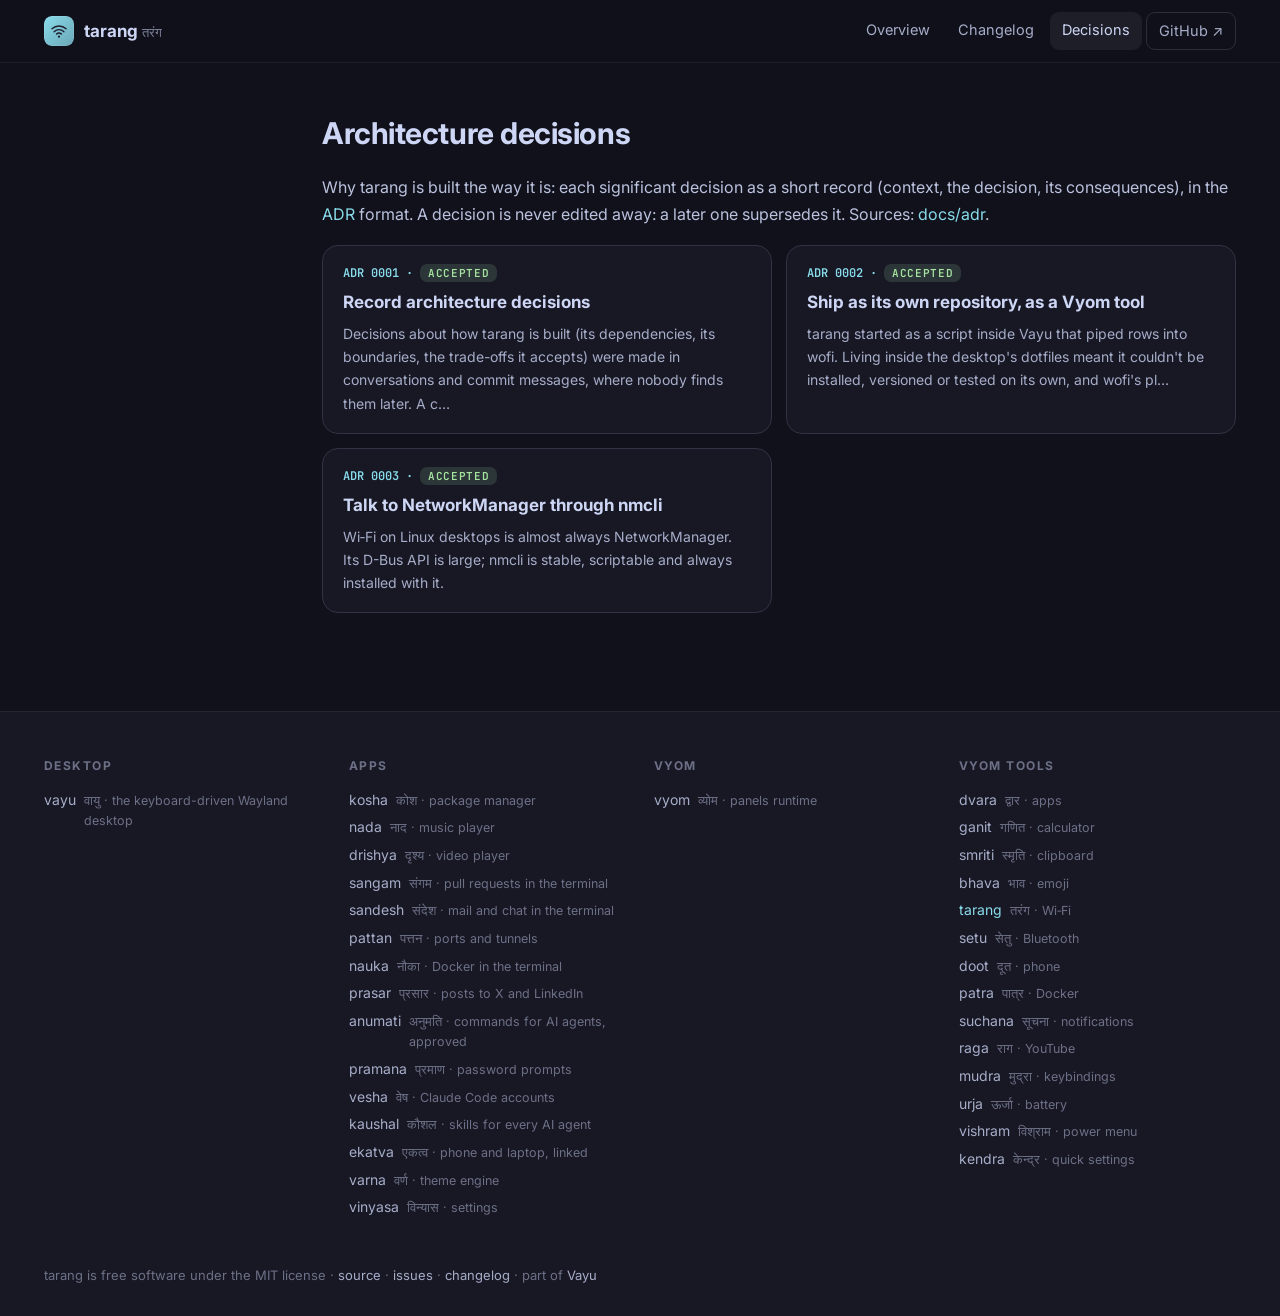
==== docs/adr/index.html @ 2f48bf15 "Site: add prasar and kaushal to the family Co-Authored-By: Claude Opus 5.5 <noreply@anthropic.com>" ====
<!doctype html>
<html lang="en">
<head>
<meta charset="utf-8">
<meta name="viewport" content="width=device-width, initial-scale=1">
<title>Decisions · tarang</title>
<meta name="description" content="Wi-Fi: networks with live signal, connect with the password typed inline, forget, rescan; and a hotspot tab (vayu-hotspot).">
<meta property="og:title" content="Decisions · tarang">
<meta property="og:description" content="Wi-Fi: networks with live signal, connect with the password typed inline, forget, rescan; and a hotspot tab (vayu-hotspot).">
<meta name="theme-color" content="#11111b">
<link rel="icon" href="../assets/logo.svg" type="image/svg+xml">
<link rel="preconnect" href="https://fonts.googleapis.com">
<link href="https://fonts.googleapis.com/css2?family=Inter:wght@400;500;600;700;800&family=JetBrains+Mono:wght@400;600&display=swap" rel="stylesheet">
<link rel="stylesheet" href="../assets/site.css">
<style>:root{--accent:#89dceb;--glow:#89dceb33}</style>
</head>
<body>
<header class="top"><div class="in">
<a class="brand" href="../index.html"><img src="../assets/logo.svg" alt=""><span>tarang <small>तरंग</small></span></a>
<nav><a href="../index.html" class="">Overview</a><a href="../changelog.html" class="">Changelog</a><a href="../adr/index.html" class="on hide">Decisions</a><a class="gh" href="https://github.com/Theyashsawarkar/tarang">GitHub ↗</a></nav></div></header>

<div class="wrap"><aside class="toc"></aside><article>
<h2>Architecture decisions</h2><p>Why tarang is built the way it is: each significant decision as a short record (context, the decision, its consequences), in the <a href="https://cognitect.com/blog/2011/11/15/documenting-architecture-decisions">ADR</a> format. A decision is never edited away: a later one supersedes it. Sources: <a href="https://github.com/Theyashsawarkar/tarang/tree/main/docs/adr">docs/adr</a>.</p><div class="cards"><a class="card" href="0001-record-architecture-decisions.html"><div class="n">ADR 0001 · <span class="status accepted">Accepted</span></div><h3>Record architecture decisions</h3><p>Decisions about how tarang is built (its dependencies, its boundaries, the trade-offs it accepts) were made in conversations and commit messages, where nobody finds them later. A c…</p></a><a class="card" href="0002-own-repository-as-a-vyom-tool.html"><div class="n">ADR 0002 · <span class="status accepted">Accepted</span></div><h3>Ship as its own repository, as a Vyom tool</h3><p>tarang started as a script inside Vayu that piped rows into wofi. Living inside the desktop&#x27;s dotfiles meant it couldn&#x27;t be installed, versioned or tested on its own, and wofi&#x27;s pl…</p></a><a class="card" href="0003-networkmanager-through-nmcli.html"><div class="n">ADR 0003 · <span class="status accepted">Accepted</span></div><h3>Talk to NetworkManager through nmcli</h3><p>Wi‑Fi on Linux desktops is almost always NetworkManager. Its D-Bus API is large; nmcli is stable, scriptable and always installed with it.</p></a></div>
</article></div>
<footer><div class="in"><div><h4>Desktop</h4><a href="https://theyashsawarkar.github.io/vayu/" class="">vayu <span>वायु · the keyboard-driven Wayland desktop</span></a></div><div><h4>Apps</h4><a href="https://theyashsawarkar.github.io/kosha/" class="">kosha <span>कोश · package manager</span></a><a href="https://theyashsawarkar.github.io/nada/" class="">nada <span>नाद · music player</span></a><a href="https://theyashsawarkar.github.io/drishya/" class="">drishya <span>दृश्य · video player</span></a><a href="https://theyashsawarkar.github.io/sangam/" class="">sangam <span>संगम · pull requests in the terminal</span></a><a href="https://theyashsawarkar.github.io/sandesh/" class="">sandesh <span>संदेश · mail and chat in the terminal</span></a><a href="https://theyashsawarkar.github.io/pattan/" class="">pattan <span>पत्तन · ports and tunnels</span></a><a href="https://theyashsawarkar.github.io/nauka/" class="">nauka <span>नौका · Docker in the terminal</span></a><a href="https://theyashsawarkar.github.io/prasar/" class="">prasar <span>प्रसार · posts to X and LinkedIn</span></a><a href="https://theyashsawarkar.github.io/anumati/" class="">anumati <span>अनुमति · commands for AI agents, approved</span></a><a href="https://theyashsawarkar.github.io/pramana/" class="">pramana <span>प्रमाण · password prompts</span></a><a href="https://theyashsawarkar.github.io/vesha/" class="">vesha <span>वेष · Claude Code accounts</span></a><a href="https://theyashsawarkar.github.io/kaushal/" class="">kaushal <span>कौशल · skills for every AI agent</span></a><a href="https://theyashsawarkar.github.io/ekatva/" class="">ekatva <span>एकत्व · phone and laptop, linked</span></a><a href="https://theyashsawarkar.github.io/varna/" class="">varna <span>वर्ण · theme engine</span></a><a href="https://theyashsawarkar.github.io/vinyasa/" class="">vinyasa <span>विन्यास · settings</span></a></div><div><h4>Vyom</h4><a href="https://theyashsawarkar.github.io/vyom/" class="">vyom <span>व्योम · panels runtime</span></a></div><div><h4>Vyom tools</h4><a href="https://theyashsawarkar.github.io/dvara/" class="">dvara <span>द्वार · apps</span></a><a href="https://theyashsawarkar.github.io/ganit/" class="">ganit <span>गणित · calculator</span></a><a href="https://theyashsawarkar.github.io/smriti/" class="">smriti <span>स्मृति · clipboard</span></a><a href="https://theyashsawarkar.github.io/bhava/" class="">bhava <span>भाव · emoji</span></a><a href="https://theyashsawarkar.github.io/tarang/" class="me">tarang <span>तरंग · Wi‑Fi</span></a><a href="https://theyashsawarkar.github.io/setu/" class="">setu <span>सेतु · Bluetooth</span></a><a href="https://theyashsawarkar.github.io/doot/" class="">doot <span>दूत · phone</span></a><a href="https://theyashsawarkar.github.io/patra/" class="">patra <span>पात्र · Docker</span></a><a href="https://theyashsawarkar.github.io/suchana/" class="">suchana <span>सूचना · notifications</span></a><a href="https://theyashsawarkar.github.io/raga/" class="">raga <span>राग · YouTube</span></a><a href="https://theyashsawarkar.github.io/mudra/" class="">mudra <span>मुद्रा · keybindings</span></a><a href="https://theyashsawarkar.github.io/urja/" class="">urja <span>ऊर्जा · battery</span></a><a href="https://theyashsawarkar.github.io/vishram/" class="">vishram <span>विश्राम · power menu</span></a><a href="https://theyashsawarkar.github.io/kendra/" class="">kendra <span>केन्द्र · quick settings</span></a></div></div>
<div class="bottom">tarang is free software under the MIT license · <a href="https://github.com/Theyashsawarkar/tarang">source</a> · <a href="https://github.com/Theyashsawarkar/tarang/issues">issues</a> · <a href="../changelog.html">changelog</a> · part of <a href="https://theyashsawarkar.github.io/vayu/">Vayu</a></div></footer>
<script>
document.querySelectorAll('pre.code').forEach(p=>{const b=document.createElement('button');b.className='copy';b.textContent='Copy';
b.onclick=()=>{navigator.clipboard.writeText(p.innerText.replace(/^Copy/,'')).then(()=>{b.textContent='Copied';setTimeout(()=>b.textContent='Copy',1200)})};p.appendChild(b)});
const links=[...document.querySelectorAll('.toc a')];if(links.length){const hs=links.map(a=>document.getElementById(a.hash.slice(1))).filter(Boolean);
const on=()=>{let cur=hs[0];for(const h of hs){if(h.getBoundingClientRect().top<120)cur=h}links.forEach(a=>a.classList.toggle('on',cur&&a.hash==='#'+cur.id))};
addEventListener('scroll',on,{passive:true});on()}
</script>
</body>
</html>
---- docs/assets/site.css ----
:root{--crust:#11111b;--mantle:#181825;--base:#1e1e2e;--s0:#313244;--s1:#45475a;--ov0:#6c7086;--ov1:#7f849c;
--sub0:#a6adc8;--sub1:#bac2de;--text:#cdd6f4;--mauve:#cba6f7;--green:#a6e3a1;--peach:#fab387;--red:#f38ba8;--blue:#89b4fa;
--ui:"Inter","Segoe UI",system-ui,sans-serif;--mono:"JetBrains Mono","JetBrainsMono Nerd Font",ui-monospace,monospace}
*{box-sizing:border-box}html{scroll-behavior:smooth;scroll-padding-top:76px}
body{margin:0;background:var(--crust);color:var(--text);font:16px/1.65 var(--ui);-webkit-font-smoothing:antialiased}
a{color:var(--accent);text-decoration:none}a:hover{text-decoration:underline}
code{font:.86em var(--mono);background:rgba(255,255,255,.06);border:1px solid rgba(255,255,255,.07);padding:.12em .4em;border-radius:6px;color:var(--sub1)}
img{max-width:100%;height:auto}
/* nav */
.top{position:sticky;top:0;z-index:20;backdrop-filter:blur(18px) saturate(1.4);-webkit-backdrop-filter:blur(18px) saturate(1.4);
background:rgba(17,17,27,.72);border-bottom:1px solid rgba(255,255,255,.06)}
.top .in{max-width:1240px;margin:0 auto;padding:12px 24px;display:flex;align-items:center;gap:22px}
.brand{display:flex;align-items:center;gap:10px;font-weight:700;font-size:17px;color:var(--text)}
.brand img{width:30px;height:30px;border-radius:8px}.brand small{font-weight:500;color:var(--ov1);font-size:13px}
.top nav{display:flex;gap:4px;margin-left:auto;flex-wrap:wrap}
.top nav a{color:var(--sub0);padding:6px 12px;border-radius:9px;font-size:14.5px}
.top nav a:hover,.top nav a.on{background:rgba(255,255,255,.06);color:var(--text);text-decoration:none}
.top nav a.gh{border:1px solid rgba(255,255,255,.12)}
/* hero */
.hero{position:relative;overflow:hidden;border-bottom:1px solid rgba(255,255,255,.05)}
.hero:before{content:"";position:absolute;inset:-40% -10% auto;height:640px;
background:radial-gradient(600px 300px at 20% 30%,var(--glow),transparent 70%),radial-gradient(500px 300px at 85% 10%,rgba(137,180,250,.18),transparent 70%);pointer-events:none}
.hero .in{position:relative;max-width:1240px;margin:0 auto;padding:72px 24px 56px;display:grid;grid-template-columns:minmax(0,1fr) auto;gap:40px;align-items:center}
.eyebrow{font:600 13px var(--mono);letter-spacing:.14em;text-transform:uppercase;color:var(--accent)}
.hero h1{font-size:clamp(40px,6vw,64px);line-height:1.04;margin:12px 0 6px;letter-spacing:-.03em}
.hero .sa{font-size:22px;color:var(--accent);margin-bottom:18px}.hero .sa span{color:var(--ov1)}
.hero p.lead{font-size:19px;color:var(--sub0);max-width:720px;margin:0 0 26px}
.cta{display:flex;gap:10px;flex-wrap:wrap}
.btn{display:inline-flex;align-items:center;gap:8px;padding:11px 18px;border-radius:12px;font-weight:600;font-size:15px;border:1px solid rgba(255,255,255,.12);color:var(--text);background:rgba(255,255,255,.04)}
.btn:hover{text-decoration:none;background:rgba(255,255,255,.08)}
.btn.primary{background:var(--accent);color:var(--crust);border-color:transparent}.btn.primary:hover{filter:brightness(1.06)}
.hero .logo{width:180px;height:180px;filter:drop-shadow(0 24px 48px var(--glow))}
.meta{display:flex;gap:18px;flex-wrap:wrap;margin-top:22px;color:var(--ov1);font-size:14px}.meta b{color:var(--sub1);font-weight:600}
/* layout */
.wrap{max-width:1240px;margin:0 auto;padding:40px 24px 80px;display:grid;grid-template-columns:230px minmax(0,1fr);gap:48px}
.toc{position:sticky;top:84px;align-self:start;max-height:calc(100vh - 100px);overflow:auto;font-size:14px;padding-right:6px}
.toc b{display:block;font-size:11.5px;letter-spacing:.12em;text-transform:uppercase;color:var(--ov0);margin:0 0 10px}
.toc a{display:block;color:var(--sub0);padding:4px 10px;border-left:2px solid var(--s0)}
.toc a.l3{padding-left:22px;font-size:13px;color:var(--ov1)}
.toc a:hover,.toc a.on{color:var(--text);border-left-color:var(--accent);text-decoration:none}
article{min-width:0}
article h2{font-size:30px;letter-spacing:-.015em;margin:56px 0 14px;padding-top:6px}
article h2:first-child{margin-top:0}
article h3{font-size:20px;margin:34px 0 10px}article h4{font-size:16px;margin:24px 0 8px;color:var(--sub1)}
article p,article li{color:var(--sub1)}
article .anchor{opacity:0;margin-left:-22px;width:22px;display:inline-block;color:var(--ov0)}
article h2:hover .anchor,article h3:hover .anchor{opacity:1;text-decoration:none}
article ul,article ol{padding-left:22px}article li{margin:5px 0}
article img{border-radius:14px;border:1px solid rgba(255,255,255,.07)}
article p[align=center]{text-align:center}article p[align=center] img{margin:6px 0}
article blockquote{margin:22px 0;padding:14px 20px;border-left:3px solid var(--accent);background:rgba(255,255,255,.03);border-radius:0 12px 12px 0}
article blockquote p{margin:0;color:var(--sub0);font-style:italic}
pre.code{position:relative;background:var(--mantle);border:1px solid var(--s0);border-radius:14px;padding:16px 18px;overflow:auto;font:13.5px/1.6 var(--mono);color:var(--sub1)}
pre.code code{background:none;border:0;padding:0;font-size:inherit;color:inherit}
pre.code .copy{position:absolute;top:8px;right:8px;font:600 11px var(--ui);padding:4px 9px;border-radius:7px;border:1px solid var(--s1);background:var(--base);color:var(--sub0);cursor:pointer;opacity:0;transition:.15s}
pre.code:hover .copy{opacity:1}
.table{overflow:auto;margin:16px 0;border:1px solid var(--s0);border-radius:14px}
table{border-collapse:collapse;width:100%;font-size:14.5px}
th{text-align:left;background:var(--mantle);color:var(--sub1);font-weight:600;padding:10px 14px;border-bottom:1px solid var(--s0)}
td{padding:9px 14px;border-bottom:1px solid rgba(49,50,68,.6);color:var(--sub1);vertical-align:top}tr:last-child td{border-bottom:0}
td code{white-space:nowrap}
/* changelog */
.release{position:relative;padding:0 0 8px 28px;border-left:2px solid var(--s0);margin-left:6px}
.release:before{content:"";position:absolute;left:-7px;top:10px;width:12px;height:12px;border-radius:50%;background:var(--accent);box-shadow:0 0 0 4px var(--crust)}
.release h2{margin-top:0;font-size:24px}.release h2 .date{font:500 14px var(--mono);color:var(--ov1);margin-left:10px}
.release .tag{font:600 12px var(--mono);padding:2px 8px;border-radius:7px;background:rgba(255,255,255,.06);color:var(--accent);margin-left:8px;vertical-align:3px}
/* adr */
.cards{display:grid;grid-template-columns:repeat(auto-fill,minmax(300px,1fr));gap:14px;margin:18px 0}
.card{display:block;background:var(--mantle);border:1px solid var(--s0);border-radius:16px;padding:18px 20px;color:var(--text)}
.card:hover{border-color:var(--accent);text-decoration:none;transform:translateY(-1px)}
.card .n{font:600 12px var(--mono);color:var(--accent)}.card h3{margin:6px 0 6px;font-size:17px}.card p{margin:0;color:var(--sub0);font-size:14px}
.status{display:inline-block;font:600 11px var(--mono);padding:2px 8px;border-radius:7px;background:rgba(166,227,161,.14);color:var(--green);text-transform:uppercase;letter-spacing:.06em}
.status.superseded,.status.deprecated{background:rgba(250,179,135,.14);color:var(--peach)}.status.proposed{background:rgba(137,180,250,.14);color:var(--blue)}
/* footer */
footer{border-top:1px solid rgba(255,255,255,.06);background:var(--mantle)}
footer .in{max-width:1240px;margin:0 auto;padding:44px 24px;display:grid;grid-template-columns:repeat(auto-fit,minmax(200px,1fr));gap:28px}
footer h4{margin:0 0 10px;font-size:12px;letter-spacing:.12em;text-transform:uppercase;color:var(--ov0)}
footer a{display:flex;gap:8px;align-items:baseline;color:var(--sub0);font-size:14px;padding:2px 0}footer a span{color:var(--ov0);font-size:12.5px}
footer a.me{color:var(--accent)}
footer .bottom{max-width:1240px;margin:0 auto;padding:0 24px 30px;color:var(--ov0);font-size:13px}
footer .bottom a{display:inline;padding:0;font-size:13px}
@media(max-width:900px){.wrap{grid-template-columns:1fr}.toc{display:none}.hero .in{grid-template-columns:1fr}.hero .logo{width:110px;height:110px;order:-1}
.top nav a:not(.gh){padding:6px 8px}}
@media(max-width:560px){.top nav a.hide{display:none}.hero .in{padding:44px 16px 36px}.wrap{padding:28px 16px 60px}}
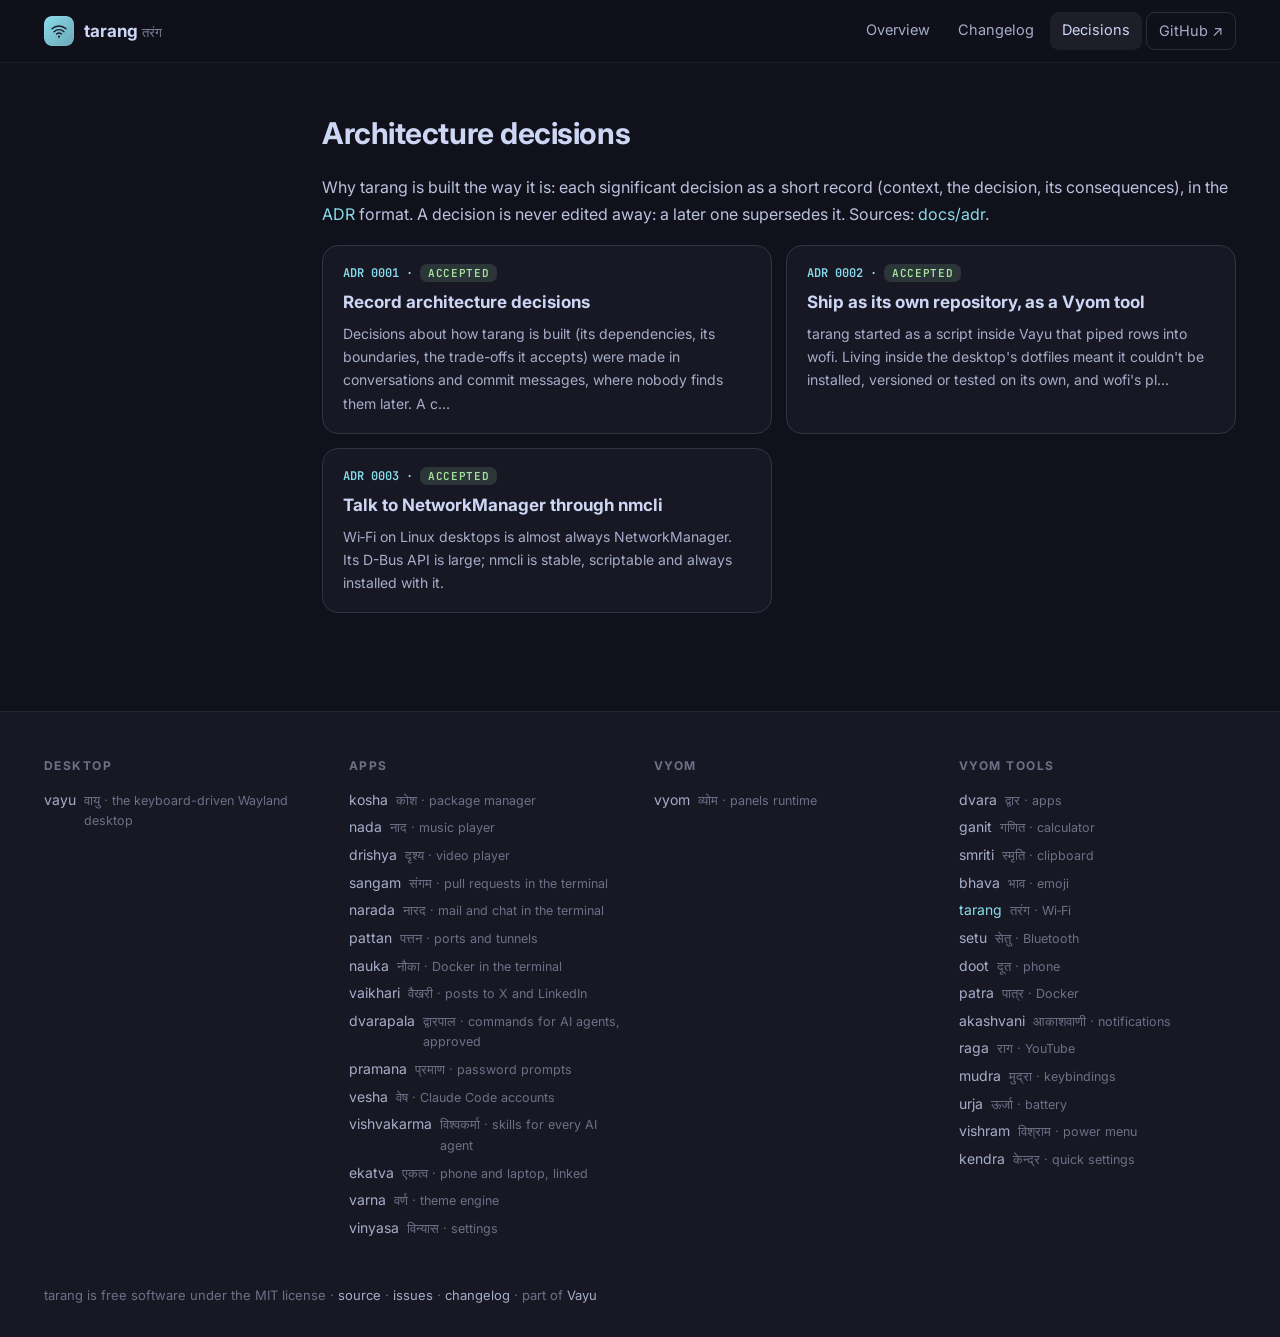
==== commit 178d9c18: "New names for five tools: akashvani, vishvakarma, dvarapala, narada, vaikhari suchana is akashvani, " ====
--- a/docs/adr/index.html
+++ b/docs/adr/index.html
@@ -22,7 +22,7 @@
 <div class="wrap"><aside class="toc"></aside><article>
 <h2>Architecture decisions</h2><p>Why tarang is built the way it is: each significant decision as a short record (context, the decision, its consequences), in the <a href="https://cognitect.com/blog/2011/11/15/documenting-architecture-decisions">ADR</a> format. A decision is never edited away: a later one supersedes it. Sources: <a href="https://github.com/Theyashsawarkar/tarang/tree/main/docs/adr">docs/adr</a>.</p><div class="cards"><a class="card" href="0001-record-architecture-decisions.html"><div class="n">ADR 0001 · <span class="status accepted">Accepted</span></div><h3>Record architecture decisions</h3><p>Decisions about how tarang is built (its dependencies, its boundaries, the trade-offs it accepts) were made in conversations and commit messages, where nobody finds them later. A c…</p></a><a class="card" href="0002-own-repository-as-a-vyom-tool.html"><div class="n">ADR 0002 · <span class="status accepted">Accepted</span></div><h3>Ship as its own repository, as a Vyom tool</h3><p>tarang started as a script inside Vayu that piped rows into wofi. Living inside the desktop&#x27;s dotfiles meant it couldn&#x27;t be installed, versioned or tested on its own, and wofi&#x27;s pl…</p></a><a class="card" href="0003-networkmanager-through-nmcli.html"><div class="n">ADR 0003 · <span class="status accepted">Accepted</span></div><h3>Talk to NetworkManager through nmcli</h3><p>Wi‑Fi on Linux desktops is almost always NetworkManager. Its D-Bus API is large; nmcli is stable, scriptable and always installed with it.</p></a></div>
 </article></div>
-<footer><div class="in"><div><h4>Desktop</h4><a href="https://theyashsawarkar.github.io/vayu/" class="">vayu <span>वायु · the keyboard-driven Wayland desktop</span></a></div><div><h4>Apps</h4><a href="https://theyashsawarkar.github.io/kosha/" class="">kosha <span>कोश · package manager</span></a><a href="https://theyashsawarkar.github.io/nada/" class="">nada <span>नाद · music player</span></a><a href="https://theyashsawarkar.github.io/drishya/" class="">drishya <span>दृश्य · video player</span></a><a href="https://theyashsawarkar.github.io/sangam/" class="">sangam <span>संगम · pull requests in the terminal</span></a><a href="https://theyashsawarkar.github.io/sandesh/" class="">sandesh <span>संदेश · mail and chat in the terminal</span></a><a href="https://theyashsawarkar.github.io/pattan/" class="">pattan <span>पत्तन · ports and tunnels</span></a><a href="https://theyashsawarkar.github.io/nauka/" class="">nauka <span>नौका · Docker in the terminal</span></a><a href="https://theyashsawarkar.github.io/prasar/" class="">prasar <span>प्रसार · posts to X and LinkedIn</span></a><a href="https://theyashsawarkar.github.io/anumati/" class="">anumati <span>अनुमति · commands for AI agents, approved</span></a><a href="https://theyashsawarkar.github.io/pramana/" class="">pramana <span>प्रमाण · password prompts</span></a><a href="https://theyashsawarkar.github.io/vesha/" class="">vesha <span>वेष · Claude Code accounts</span></a><a href="https://theyashsawarkar.github.io/kaushal/" class="">kaushal <span>कौशल · skills for every AI agent</span></a><a href="https://theyashsawarkar.github.io/ekatva/" class="">ekatva <span>एकत्व · phone and laptop, linked</span></a><a href="https://theyashsawarkar.github.io/varna/" class="">varna <span>वर्ण · theme engine</span></a><a href="https://theyashsawarkar.github.io/vinyasa/" class="">vinyasa <span>विन्यास · settings</span></a></div><div><h4>Vyom</h4><a href="https://theyashsawarkar.github.io/vyom/" class="">vyom <span>व्योम · panels runtime</span></a></div><div><h4>Vyom tools</h4><a href="https://theyashsawarkar.github.io/dvara/" class="">dvara <span>द्वार · apps</span></a><a href="https://theyashsawarkar.github.io/ganit/" class="">ganit <span>गणित · calculator</span></a><a href="https://theyashsawarkar.github.io/smriti/" class="">smriti <span>स्मृति · clipboard</span></a><a href="https://theyashsawarkar.github.io/bhava/" class="">bhava <span>भाव · emoji</span></a><a href="https://theyashsawarkar.github.io/tarang/" class="me">tarang <span>तरंग · Wi‑Fi</span></a><a href="https://theyashsawarkar.github.io/setu/" class="">setu <span>सेतु · Bluetooth</span></a><a href="https://theyashsawarkar.github.io/doot/" class="">doot <span>दूत · phone</span></a><a href="https://theyashsawarkar.github.io/patra/" class="">patra <span>पात्र · Docker</span></a><a href="https://theyashsawarkar.github.io/suchana/" class="">suchana <span>सूचना · notifications</span></a><a href="https://theyashsawarkar.github.io/raga/" class="">raga <span>राग · YouTube</span></a><a href="https://theyashsawarkar.github.io/mudra/" class="">mudra <span>मुद्रा · keybindings</span></a><a href="https://theyashsawarkar.github.io/urja/" class="">urja <span>ऊर्जा · battery</span></a><a href="https://theyashsawarkar.github.io/vishram/" class="">vishram <span>विश्राम · power menu</span></a><a href="https://theyashsawarkar.github.io/kendra/" class="">kendra <span>केन्द्र · quick settings</span></a></div></div>
+<footer><div class="in"><div><h4>Desktop</h4><a href="https://theyashsawarkar.github.io/vayu/" class="">vayu <span>वायु · the keyboard-driven Wayland desktop</span></a></div><div><h4>Apps</h4><a href="https://theyashsawarkar.github.io/kosha/" class="">kosha <span>कोश · package manager</span></a><a href="https://theyashsawarkar.github.io/nada/" class="">nada <span>नाद · music player</span></a><a href="https://theyashsawarkar.github.io/drishya/" class="">drishya <span>दृश्य · video player</span></a><a href="https://theyashsawarkar.github.io/sangam/" class="">sangam <span>संगम · pull requests in the terminal</span></a><a href="https://theyashsawarkar.github.io/narada/" class="">narada <span>नारद · mail and chat in the terminal</span></a><a href="https://theyashsawarkar.github.io/pattan/" class="">pattan <span>पत्तन · ports and tunnels</span></a><a href="https://theyashsawarkar.github.io/nauka/" class="">nauka <span>नौका · Docker in the terminal</span></a><a href="https://theyashsawarkar.github.io/vaikhari/" class="">vaikhari <span>वैखरी · posts to X and LinkedIn</span></a><a href="https://theyashsawarkar.github.io/dvarapala/" class="">dvarapala <span>द्वारपाल · commands for AI agents, approved</span></a><a href="https://theyashsawarkar.github.io/pramana/" class="">pramana <span>प्रमाण · password prompts</span></a><a href="https://theyashsawarkar.github.io/vesha/" class="">vesha <span>वेष · Claude Code accounts</span></a><a href="https://theyashsawarkar.github.io/vishvakarma/" class="">vishvakarma <span>विश्वकर्मा · skills for every AI agent</span></a><a href="https://theyashsawarkar.github.io/ekatva/" class="">ekatva <span>एकत्व · phone and laptop, linked</span></a><a href="https://theyashsawarkar.github.io/varna/" class="">varna <span>वर्ण · theme engine</span></a><a href="https://theyashsawarkar.github.io/vinyasa/" class="">vinyasa <span>विन्यास · settings</span></a></div><div><h4>Vyom</h4><a href="https://theyashsawarkar.github.io/vyom/" class="">vyom <span>व्योम · panels runtime</span></a></div><div><h4>Vyom tools</h4><a href="https://theyashsawarkar.github.io/dvara/" class="">dvara <span>द्वार · apps</span></a><a href="https://theyashsawarkar.github.io/ganit/" class="">ganit <span>गणित · calculator</span></a><a href="https://theyashsawarkar.github.io/smriti/" class="">smriti <span>स्मृति · clipboard</span></a><a href="https://theyashsawarkar.github.io/bhava/" class="">bhava <span>भाव · emoji</span></a><a href="https://theyashsawarkar.github.io/tarang/" class="me">tarang <span>तरंग · Wi‑Fi</span></a><a href="https://theyashsawarkar.github.io/setu/" class="">setu <span>सेतु · Bluetooth</span></a><a href="https://theyashsawarkar.github.io/doot/" class="">doot <span>दूत · phone</span></a><a href="https://theyashsawarkar.github.io/patra/" class="">patra <span>पात्र · Docker</span></a><a href="https://theyashsawarkar.github.io/akashvani/" class="">akashvani <span>आकाशवाणी · notifications</span></a><a href="https://theyashsawarkar.github.io/raga/" class="">raga <span>राग · YouTube</span></a><a href="https://theyashsawarkar.github.io/mudra/" class="">mudra <span>मुद्रा · keybindings</span></a><a href="https://theyashsawarkar.github.io/urja/" class="">urja <span>ऊर्जा · battery</span></a><a href="https://theyashsawarkar.github.io/vishram/" class="">vishram <span>विश्राम · power menu</span></a><a href="https://theyashsawarkar.github.io/kendra/" class="">kendra <span>केन्द्र · quick settings</span></a></div></div>
 <div class="bottom">tarang is free software under the MIT license · <a href="https://github.com/Theyashsawarkar/tarang">source</a> · <a href="https://github.com/Theyashsawarkar/tarang/issues">issues</a> · <a href="../changelog.html">changelog</a> · part of <a href="https://theyashsawarkar.github.io/vayu/">Vayu</a></div></footer>
 <script>
 document.querySelectorAll('pre.code').forEach(p=>{const b=document.createElement('button');b.className='copy';b.textContent='Copy';
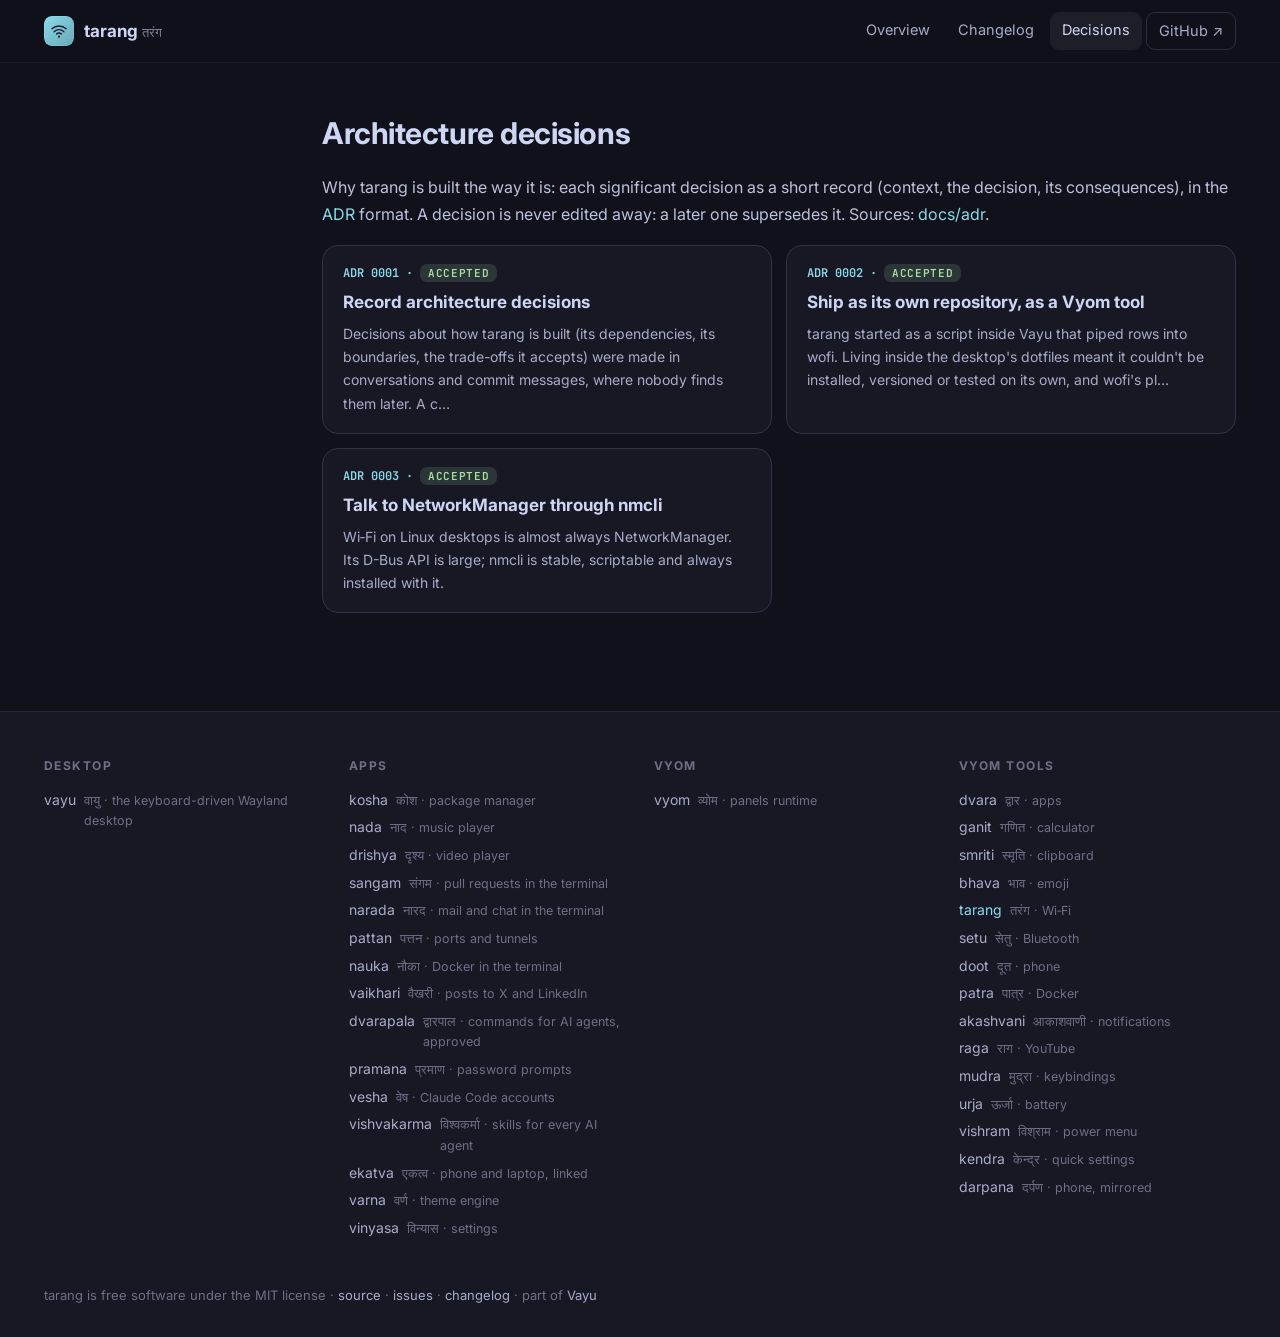
==== commit b2b707b5: "Website: Darpaṇa joins the family list Co-Authored-By: Claude Opus 5.5 <noreply@anthropic.com>" ====
--- a/docs/adr/index.html
+++ b/docs/adr/index.html
@@ -22,7 +22,7 @@
 <div class="wrap"><aside class="toc"></aside><article>
 <h2>Architecture decisions</h2><p>Why tarang is built the way it is: each significant decision as a short record (context, the decision, its consequences), in the <a href="https://cognitect.com/blog/2011/11/15/documenting-architecture-decisions">ADR</a> format. A decision is never edited away: a later one supersedes it. Sources: <a href="https://github.com/Theyashsawarkar/tarang/tree/main/docs/adr">docs/adr</a>.</p><div class="cards"><a class="card" href="0001-record-architecture-decisions.html"><div class="n">ADR 0001 · <span class="status accepted">Accepted</span></div><h3>Record architecture decisions</h3><p>Decisions about how tarang is built (its dependencies, its boundaries, the trade-offs it accepts) were made in conversations and commit messages, where nobody finds them later. A c…</p></a><a class="card" href="0002-own-repository-as-a-vyom-tool.html"><div class="n">ADR 0002 · <span class="status accepted">Accepted</span></div><h3>Ship as its own repository, as a Vyom tool</h3><p>tarang started as a script inside Vayu that piped rows into wofi. Living inside the desktop&#x27;s dotfiles meant it couldn&#x27;t be installed, versioned or tested on its own, and wofi&#x27;s pl…</p></a><a class="card" href="0003-networkmanager-through-nmcli.html"><div class="n">ADR 0003 · <span class="status accepted">Accepted</span></div><h3>Talk to NetworkManager through nmcli</h3><p>Wi‑Fi on Linux desktops is almost always NetworkManager. Its D-Bus API is large; nmcli is stable, scriptable and always installed with it.</p></a></div>
 </article></div>
-<footer><div class="in"><div><h4>Desktop</h4><a href="https://theyashsawarkar.github.io/vayu/" class="">vayu <span>वायु · the keyboard-driven Wayland desktop</span></a></div><div><h4>Apps</h4><a href="https://theyashsawarkar.github.io/kosha/" class="">kosha <span>कोश · package manager</span></a><a href="https://theyashsawarkar.github.io/nada/" class="">nada <span>नाद · music player</span></a><a href="https://theyashsawarkar.github.io/drishya/" class="">drishya <span>दृश्य · video player</span></a><a href="https://theyashsawarkar.github.io/sangam/" class="">sangam <span>संगम · pull requests in the terminal</span></a><a href="https://theyashsawarkar.github.io/narada/" class="">narada <span>नारद · mail and chat in the terminal</span></a><a href="https://theyashsawarkar.github.io/pattan/" class="">pattan <span>पत्तन · ports and tunnels</span></a><a href="https://theyashsawarkar.github.io/nauka/" class="">nauka <span>नौका · Docker in the terminal</span></a><a href="https://theyashsawarkar.github.io/vaikhari/" class="">vaikhari <span>वैखरी · posts to X and LinkedIn</span></a><a href="https://theyashsawarkar.github.io/dvarapala/" class="">dvarapala <span>द्वारपाल · commands for AI agents, approved</span></a><a href="https://theyashsawarkar.github.io/pramana/" class="">pramana <span>प्रमाण · password prompts</span></a><a href="https://theyashsawarkar.github.io/vesha/" class="">vesha <span>वेष · Claude Code accounts</span></a><a href="https://theyashsawarkar.github.io/vishvakarma/" class="">vishvakarma <span>विश्वकर्मा · skills for every AI agent</span></a><a href="https://theyashsawarkar.github.io/ekatva/" class="">ekatva <span>एकत्व · phone and laptop, linked</span></a><a href="https://theyashsawarkar.github.io/varna/" class="">varna <span>वर्ण · theme engine</span></a><a href="https://theyashsawarkar.github.io/vinyasa/" class="">vinyasa <span>विन्यास · settings</span></a></div><div><h4>Vyom</h4><a href="https://theyashsawarkar.github.io/vyom/" class="">vyom <span>व्योम · panels runtime</span></a></div><div><h4>Vyom tools</h4><a href="https://theyashsawarkar.github.io/dvara/" class="">dvara <span>द्वार · apps</span></a><a href="https://theyashsawarkar.github.io/ganit/" class="">ganit <span>गणित · calculator</span></a><a href="https://theyashsawarkar.github.io/smriti/" class="">smriti <span>स्मृति · clipboard</span></a><a href="https://theyashsawarkar.github.io/bhava/" class="">bhava <span>भाव · emoji</span></a><a href="https://theyashsawarkar.github.io/tarang/" class="me">tarang <span>तरंग · Wi‑Fi</span></a><a href="https://theyashsawarkar.github.io/setu/" class="">setu <span>सेतु · Bluetooth</span></a><a href="https://theyashsawarkar.github.io/doot/" class="">doot <span>दूत · phone</span></a><a href="https://theyashsawarkar.github.io/patra/" class="">patra <span>पात्र · Docker</span></a><a href="https://theyashsawarkar.github.io/akashvani/" class="">akashvani <span>आकाशवाणी · notifications</span></a><a href="https://theyashsawarkar.github.io/raga/" class="">raga <span>राग · YouTube</span></a><a href="https://theyashsawarkar.github.io/mudra/" class="">mudra <span>मुद्रा · keybindings</span></a><a href="https://theyashsawarkar.github.io/urja/" class="">urja <span>ऊर्जा · battery</span></a><a href="https://theyashsawarkar.github.io/vishram/" class="">vishram <span>विश्राम · power menu</span></a><a href="https://theyashsawarkar.github.io/kendra/" class="">kendra <span>केन्द्र · quick settings</span></a></div></div>
+<footer><div class="in"><div><h4>Desktop</h4><a href="https://theyashsawarkar.github.io/vayu/" class="">vayu <span>वायु · the keyboard-driven Wayland desktop</span></a></div><div><h4>Apps</h4><a href="https://theyashsawarkar.github.io/kosha/" class="">kosha <span>कोश · package manager</span></a><a href="https://theyashsawarkar.github.io/nada/" class="">nada <span>नाद · music player</span></a><a href="https://theyashsawarkar.github.io/drishya/" class="">drishya <span>दृश्य · video player</span></a><a href="https://theyashsawarkar.github.io/sangam/" class="">sangam <span>संगम · pull requests in the terminal</span></a><a href="https://theyashsawarkar.github.io/narada/" class="">narada <span>नारद · mail and chat in the terminal</span></a><a href="https://theyashsawarkar.github.io/pattan/" class="">pattan <span>पत्तन · ports and tunnels</span></a><a href="https://theyashsawarkar.github.io/nauka/" class="">nauka <span>नौका · Docker in the terminal</span></a><a href="https://theyashsawarkar.github.io/vaikhari/" class="">vaikhari <span>वैखरी · posts to X and LinkedIn</span></a><a href="https://theyashsawarkar.github.io/dvarapala/" class="">dvarapala <span>द्वारपाल · commands for AI agents, approved</span></a><a href="https://theyashsawarkar.github.io/pramana/" class="">pramana <span>प्रमाण · password prompts</span></a><a href="https://theyashsawarkar.github.io/vesha/" class="">vesha <span>वेष · Claude Code accounts</span></a><a href="https://theyashsawarkar.github.io/vishvakarma/" class="">vishvakarma <span>विश्वकर्मा · skills for every AI agent</span></a><a href="https://theyashsawarkar.github.io/ekatva/" class="">ekatva <span>एकत्व · phone and laptop, linked</span></a><a href="https://theyashsawarkar.github.io/varna/" class="">varna <span>वर्ण · theme engine</span></a><a href="https://theyashsawarkar.github.io/vinyasa/" class="">vinyasa <span>विन्यास · settings</span></a></div><div><h4>Vyom</h4><a href="https://theyashsawarkar.github.io/vyom/" class="">vyom <span>व्योम · panels runtime</span></a></div><div><h4>Vyom tools</h4><a href="https://theyashsawarkar.github.io/dvara/" class="">dvara <span>द्वार · apps</span></a><a href="https://theyashsawarkar.github.io/ganit/" class="">ganit <span>गणित · calculator</span></a><a href="https://theyashsawarkar.github.io/smriti/" class="">smriti <span>स्मृति · clipboard</span></a><a href="https://theyashsawarkar.github.io/bhava/" class="">bhava <span>भाव · emoji</span></a><a href="https://theyashsawarkar.github.io/tarang/" class="me">tarang <span>तरंग · Wi‑Fi</span></a><a href="https://theyashsawarkar.github.io/setu/" class="">setu <span>सेतु · Bluetooth</span></a><a href="https://theyashsawarkar.github.io/doot/" class="">doot <span>दूत · phone</span></a><a href="https://theyashsawarkar.github.io/patra/" class="">patra <span>पात्र · Docker</span></a><a href="https://theyashsawarkar.github.io/akashvani/" class="">akashvani <span>आकाशवाणी · notifications</span></a><a href="https://theyashsawarkar.github.io/raga/" class="">raga <span>राग · YouTube</span></a><a href="https://theyashsawarkar.github.io/mudra/" class="">mudra <span>मुद्रा · keybindings</span></a><a href="https://theyashsawarkar.github.io/urja/" class="">urja <span>ऊर्जा · battery</span></a><a href="https://theyashsawarkar.github.io/vishram/" class="">vishram <span>विश्राम · power menu</span></a><a href="https://theyashsawarkar.github.io/kendra/" class="">kendra <span>केन्द्र · quick settings</span></a><a href="https://theyashsawarkar.github.io/darpana/" class="">darpana <span>दर्पण · phone, mirrored</span></a></div></div>
 <div class="bottom">tarang is free software under the MIT license · <a href="https://github.com/Theyashsawarkar/tarang">source</a> · <a href="https://github.com/Theyashsawarkar/tarang/issues">issues</a> · <a href="../changelog.html">changelog</a> · part of <a href="https://theyashsawarkar.github.io/vayu/">Vayu</a></div></footer>
 <script>
 document.querySelectorAll('pre.code').forEach(p=>{const b=document.createElement('button');b.className='copy';b.textContent='Copy';
--- a/docs/assets/site.css
+++ b/docs/assets/site.css
@@ -24,6 +24,7 @@
 .eyebrow{font:600 13px var(--mono);letter-spacing:.14em;text-transform:uppercase;color:var(--accent)}
 .hero h1{font-size:clamp(40px,6vw,64px);line-height:1.04;margin:12px 0 6px;letter-spacing:-.03em}
 .hero .sa{font-size:22px;color:var(--accent);margin-bottom:18px}.hero .sa span{color:var(--ov1)}
+.hero .shloka{margin:0 0 26px;padding-left:16px;border-left:3px solid var(--accent);max-width:720px}.hero .shloka p{margin:0 0 6px;font-size:18px;line-height:1.6;color:var(--text)}.hero .shloka figcaption{font-size:14px;color:var(--sub0)}.hero .shloka cite{color:var(--ov1);font-style:normal;white-space:nowrap}
 .hero p.lead{font-size:19px;color:var(--sub0);max-width:720px;margin:0 0 26px}
 .cta{display:flex;gap:10px;flex-wrap:wrap}
 .btn{display:inline-flex;align-items:center;gap:8px;padding:11px 18px;border-radius:12px;font-weight:600;font-size:15px;border:1px solid rgba(255,255,255,.12);color:var(--text);background:rgba(255,255,255,.04)}
@@ -48,7 +49,7 @@
 article ul,article ol{padding-left:22px}article li{margin:5px 0}
 article img{border-radius:14px;border:1px solid rgba(255,255,255,.07)}
 article p[align=center]{text-align:center}article p[align=center] img{margin:6px 0}
-article blockquote{margin:22px 0;padding:14px 20px;border-left:3px solid var(--accent);background:rgba(255,255,255,.03);border-radius:0 12px 12px 0}
+article blockquote{margin:22px 0;padding:14px 20px;border-left:3px solid var(--accent);background:rgba(255,255,255,.03);border-radius:12px}
 article blockquote p{margin:0;color:var(--sub0);font-style:italic}
 pre.code{position:relative;background:var(--mantle);border:1px solid var(--s0);border-radius:14px;padding:16px 18px;overflow:auto;font:13.5px/1.6 var(--mono);color:var(--sub1)}
 pre.code code{background:none;border:0;padding:0;font-size:inherit;color:inherit}
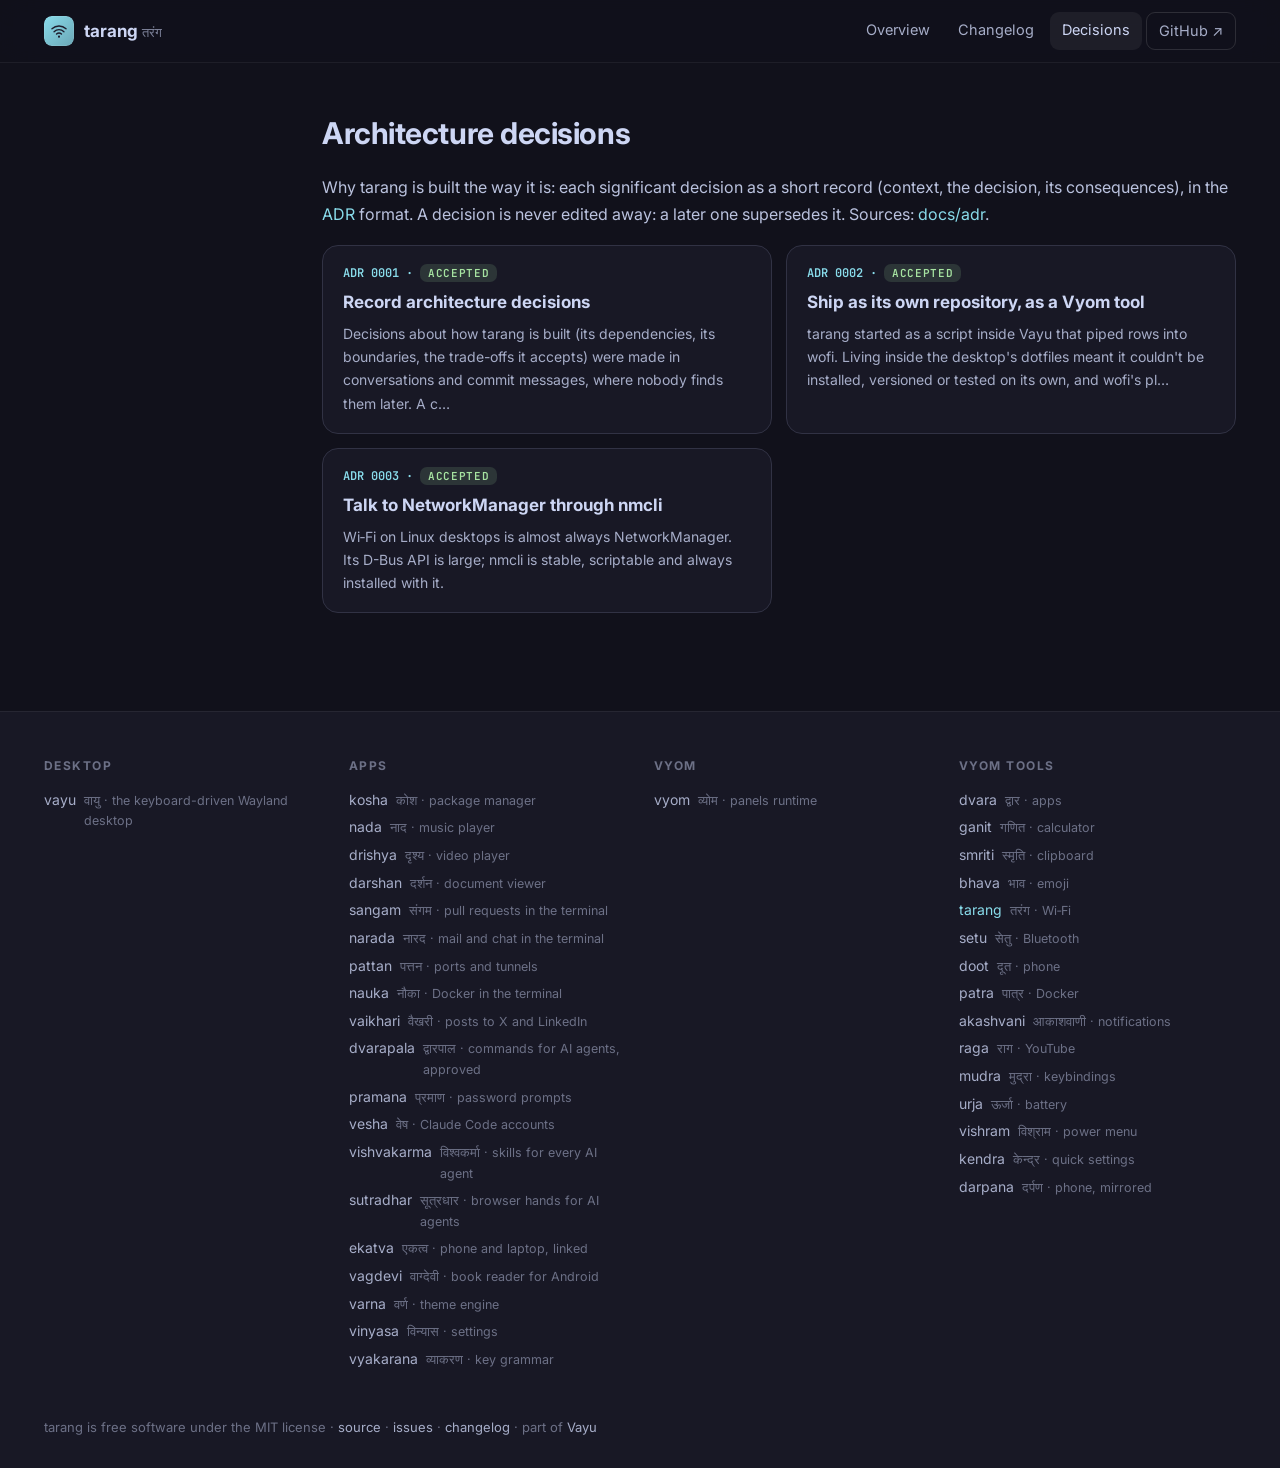
==== commit ba52fb7c: "The website moves to tarang.theyashsawarkar.dev Every Vayu tool's site now has its own address on th" ====
--- a/docs/adr/index.html
+++ b/docs/adr/index.html
@@ -22,8 +22,8 @@
 <div class="wrap"><aside class="toc"></aside><article>
 <h2>Architecture decisions</h2><p>Why tarang is built the way it is: each significant decision as a short record (context, the decision, its consequences), in the <a href="https://cognitect.com/blog/2011/11/15/documenting-architecture-decisions">ADR</a> format. A decision is never edited away: a later one supersedes it. Sources: <a href="https://github.com/Theyashsawarkar/tarang/tree/main/docs/adr">docs/adr</a>.</p><div class="cards"><a class="card" href="0001-record-architecture-decisions.html"><div class="n">ADR 0001 · <span class="status accepted">Accepted</span></div><h3>Record architecture decisions</h3><p>Decisions about how tarang is built (its dependencies, its boundaries, the trade-offs it accepts) were made in conversations and commit messages, where nobody finds them later. A c…</p></a><a class="card" href="0002-own-repository-as-a-vyom-tool.html"><div class="n">ADR 0002 · <span class="status accepted">Accepted</span></div><h3>Ship as its own repository, as a Vyom tool</h3><p>tarang started as a script inside Vayu that piped rows into wofi. Living inside the desktop&#x27;s dotfiles meant it couldn&#x27;t be installed, versioned or tested on its own, and wofi&#x27;s pl…</p></a><a class="card" href="0003-networkmanager-through-nmcli.html"><div class="n">ADR 0003 · <span class="status accepted">Accepted</span></div><h3>Talk to NetworkManager through nmcli</h3><p>Wi‑Fi on Linux desktops is almost always NetworkManager. Its D-Bus API is large; nmcli is stable, scriptable and always installed with it.</p></a></div>
 </article></div>
-<footer><div class="in"><div><h4>Desktop</h4><a href="https://theyashsawarkar.github.io/vayu/" class="">vayu <span>वायु · the keyboard-driven Wayland desktop</span></a></div><div><h4>Apps</h4><a href="https://theyashsawarkar.github.io/kosha/" class="">kosha <span>कोश · package manager</span></a><a href="https://theyashsawarkar.github.io/nada/" class="">nada <span>नाद · music player</span></a><a href="https://theyashsawarkar.github.io/drishya/" class="">drishya <span>दृश्य · video player</span></a><a href="https://theyashsawarkar.github.io/sangam/" class="">sangam <span>संगम · pull requests in the terminal</span></a><a href="https://theyashsawarkar.github.io/narada/" class="">narada <span>नारद · mail and chat in the terminal</span></a><a href="https://theyashsawarkar.github.io/pattan/" class="">pattan <span>पत्तन · ports and tunnels</span></a><a href="https://theyashsawarkar.github.io/nauka/" class="">nauka <span>नौका · Docker in the terminal</span></a><a href="https://theyashsawarkar.github.io/vaikhari/" class="">vaikhari <span>वैखरी · posts to X and LinkedIn</span></a><a href="https://theyashsawarkar.github.io/dvarapala/" class="">dvarapala <span>द्वारपाल · commands for AI agents, approved</span></a><a href="https://theyashsawarkar.github.io/pramana/" class="">pramana <span>प्रमाण · password prompts</span></a><a href="https://theyashsawarkar.github.io/vesha/" class="">vesha <span>वेष · Claude Code accounts</span></a><a href="https://theyashsawarkar.github.io/vishvakarma/" class="">vishvakarma <span>विश्वकर्मा · skills for every AI agent</span></a><a href="https://theyashsawarkar.github.io/ekatva/" class="">ekatva <span>एकत्व · phone and laptop, linked</span></a><a href="https://theyashsawarkar.github.io/varna/" class="">varna <span>वर्ण · theme engine</span></a><a href="https://theyashsawarkar.github.io/vinyasa/" class="">vinyasa <span>विन्यास · settings</span></a></div><div><h4>Vyom</h4><a href="https://theyashsawarkar.github.io/vyom/" class="">vyom <span>व्योम · panels runtime</span></a></div><div><h4>Vyom tools</h4><a href="https://theyashsawarkar.github.io/dvara/" class="">dvara <span>द्वार · apps</span></a><a href="https://theyashsawarkar.github.io/ganit/" class="">ganit <span>गणित · calculator</span></a><a href="https://theyashsawarkar.github.io/smriti/" class="">smriti <span>स्मृति · clipboard</span></a><a href="https://theyashsawarkar.github.io/bhava/" class="">bhava <span>भाव · emoji</span></a><a href="https://theyashsawarkar.github.io/tarang/" class="me">tarang <span>तरंग · Wi‑Fi</span></a><a href="https://theyashsawarkar.github.io/setu/" class="">setu <span>सेतु · Bluetooth</span></a><a href="https://theyashsawarkar.github.io/doot/" class="">doot <span>दूत · phone</span></a><a href="https://theyashsawarkar.github.io/patra/" class="">patra <span>पात्र · Docker</span></a><a href="https://theyashsawarkar.github.io/akashvani/" class="">akashvani <span>आकाशवाणी · notifications</span></a><a href="https://theyashsawarkar.github.io/raga/" class="">raga <span>राग · YouTube</span></a><a href="https://theyashsawarkar.github.io/mudra/" class="">mudra <span>मुद्रा · keybindings</span></a><a href="https://theyashsawarkar.github.io/urja/" class="">urja <span>ऊर्जा · battery</span></a><a href="https://theyashsawarkar.github.io/vishram/" class="">vishram <span>विश्राम · power menu</span></a><a href="https://theyashsawarkar.github.io/kendra/" class="">kendra <span>केन्द्र · quick settings</span></a><a href="https://theyashsawarkar.github.io/darpana/" class="">darpana <span>दर्पण · phone, mirrored</span></a></div></div>
-<div class="bottom">tarang is free software under the MIT license · <a href="https://github.com/Theyashsawarkar/tarang">source</a> · <a href="https://github.com/Theyashsawarkar/tarang/issues">issues</a> · <a href="../changelog.html">changelog</a> · part of <a href="https://theyashsawarkar.github.io/vayu/">Vayu</a></div></footer>
+<footer><div class="in"><div><h4>Desktop</h4><a href="https://vayu.theyashsawarkar.dev/" class="">vayu <span>वायु · the keyboard-driven Wayland desktop</span></a></div><div><h4>Apps</h4><a href="https://kosha.theyashsawarkar.dev/" class="">kosha <span>कोश · package manager</span></a><a href="https://nada.theyashsawarkar.dev/" class="">nada <span>नाद · music player</span></a><a href="https://drishya.theyashsawarkar.dev/" class="">drishya <span>दृश्य · video player</span></a><a href="https://darshan.theyashsawarkar.dev/" class="">darshan <span>दर्शन · document viewer</span></a><a href="https://sangam.theyashsawarkar.dev/" class="">sangam <span>संगम · pull requests in the terminal</span></a><a href="https://narada.theyashsawarkar.dev/" class="">narada <span>नारद · mail and chat in the terminal</span></a><a href="https://pattan.theyashsawarkar.dev/" class="">pattan <span>पत्तन · ports and tunnels</span></a><a href="https://nauka.theyashsawarkar.dev/" class="">nauka <span>नौका · Docker in the terminal</span></a><a href="https://vaikhari.theyashsawarkar.dev/" class="">vaikhari <span>वैखरी · posts to X and LinkedIn</span></a><a href="https://dvarapala.theyashsawarkar.dev/" class="">dvarapala <span>द्वारपाल · commands for AI agents, approved</span></a><a href="https://pramana.theyashsawarkar.dev/" class="">pramana <span>प्रमाण · password prompts</span></a><a href="https://vesha.theyashsawarkar.dev/" class="">vesha <span>वेष · Claude Code accounts</span></a><a href="https://vishvakarma.theyashsawarkar.dev/" class="">vishvakarma <span>विश्वकर्मा · skills for every AI agent</span></a><a href="https://sutradhar.theyashsawarkar.dev/" class="">sutradhar <span>सूत्रधार · browser hands for AI agents</span></a><a href="https://ekatva.theyashsawarkar.dev/" class="">ekatva <span>एकत्व · phone and laptop, linked</span></a><a href="https://vagdevi.theyashsawarkar.dev/" class="">vagdevi <span>वाग्देवी · book reader for Android</span></a><a href="https://varna.theyashsawarkar.dev/" class="">varna <span>वर्ण · theme engine</span></a><a href="https://vinyasa.theyashsawarkar.dev/" class="">vinyasa <span>विन्यास · settings</span></a><a href="https://vyakarana.theyashsawarkar.dev/" class="">vyakarana <span>व्याकरण · key grammar</span></a></div><div><h4>Vyom</h4><a href="https://vyom.theyashsawarkar.dev/" class="">vyom <span>व्योम · panels runtime</span></a></div><div><h4>Vyom tools</h4><a href="https://dvara.theyashsawarkar.dev/" class="">dvara <span>द्वार · apps</span></a><a href="https://ganit.theyashsawarkar.dev/" class="">ganit <span>गणित · calculator</span></a><a href="https://smriti.theyashsawarkar.dev/" class="">smriti <span>स्मृति · clipboard</span></a><a href="https://bhava.theyashsawarkar.dev/" class="">bhava <span>भाव · emoji</span></a><a href="https://tarang.theyashsawarkar.dev/" class="me">tarang <span>तरंग · Wi‑Fi</span></a><a href="https://setu.theyashsawarkar.dev/" class="">setu <span>सेतु · Bluetooth</span></a><a href="https://doot.theyashsawarkar.dev/" class="">doot <span>दूत · phone</span></a><a href="https://patra.theyashsawarkar.dev/" class="">patra <span>पात्र · Docker</span></a><a href="https://akashvani.theyashsawarkar.dev/" class="">akashvani <span>आकाशवाणी · notifications</span></a><a href="https://raga.theyashsawarkar.dev/" class="">raga <span>राग · YouTube</span></a><a href="https://mudra.theyashsawarkar.dev/" class="">mudra <span>मुद्रा · keybindings</span></a><a href="https://urja.theyashsawarkar.dev/" class="">urja <span>ऊर्जा · battery</span></a><a href="https://vishram.theyashsawarkar.dev/" class="">vishram <span>विश्राम · power menu</span></a><a href="https://kendra.theyashsawarkar.dev/" class="">kendra <span>केन्द्र · quick settings</span></a><a href="https://darpana.theyashsawarkar.dev/" class="">darpana <span>दर्पण · phone, mirrored</span></a></div></div>
+<div class="bottom">tarang is free software under the MIT license · <a href="https://github.com/Theyashsawarkar/tarang">source</a> · <a href="https://github.com/Theyashsawarkar/tarang/issues">issues</a> · <a href="../changelog.html">changelog</a> · part of <a href="https://vayu.theyashsawarkar.dev/">Vayu</a></div></footer>
 <script>
 document.querySelectorAll('pre.code').forEach(p=>{const b=document.createElement('button');b.className='copy';b.textContent='Copy';
 b.onclick=()=>{navigator.clipboard.writeText(p.innerText.replace(/^Copy/,'')).then(()=>{b.textContent='Copied';setTimeout(()=>b.textContent='Copy',1200)})};p.appendChild(b)});
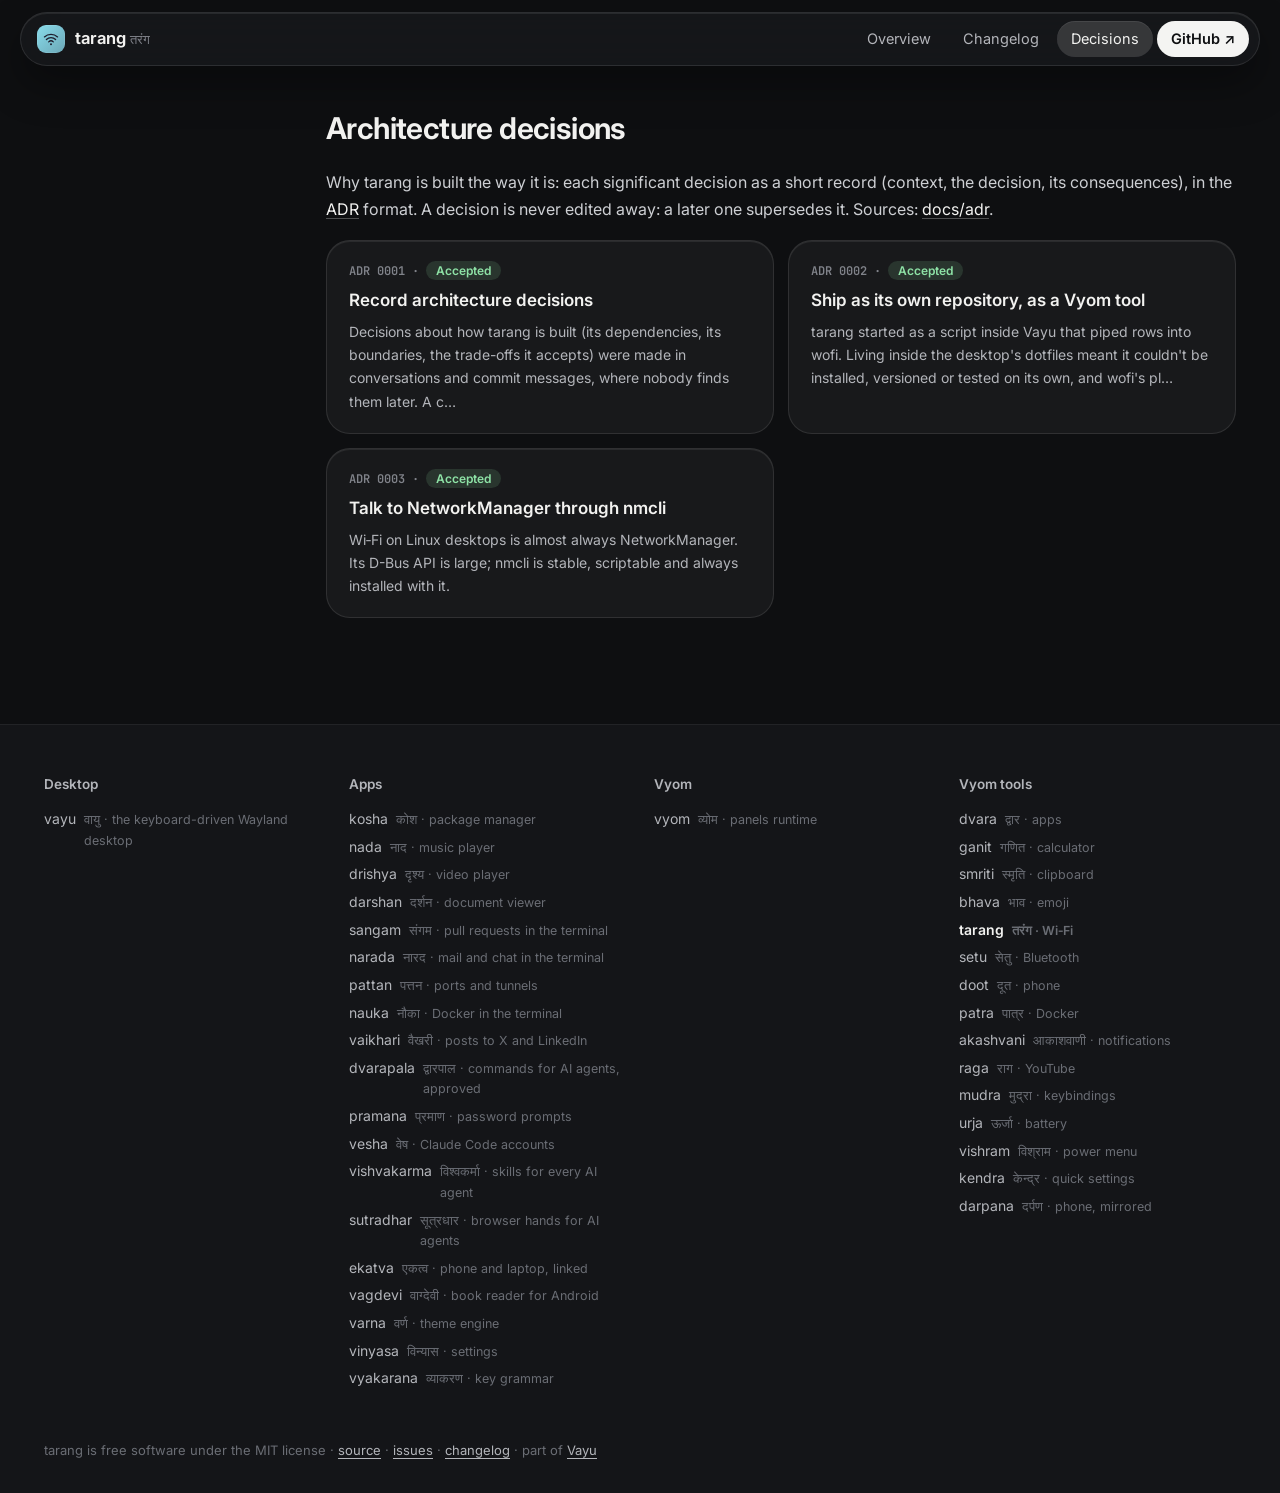
==== commit 7381fd4b: "Spatial look: graphite glass, round shapes, colour only for meaning Co-Authored-By: Claude Opus 5.5 " ====
--- a/docs/adr/index.html
+++ b/docs/adr/index.html
@@ -7,12 +7,12 @@
 <meta name="description" content="Wi-Fi: networks with live signal, connect with the password typed inline, forget, rescan; and a hotspot tab (vayu-hotspot).">
 <meta property="og:title" content="Decisions · tarang">
 <meta property="og:description" content="Wi-Fi: networks with live signal, connect with the password typed inline, forget, rescan; and a hotspot tab (vayu-hotspot).">
-<meta name="theme-color" content="#11111b">
+<meta name="theme-color" content="#0e0f11">
 <link rel="icon" href="../assets/logo.svg" type="image/svg+xml">
 <link rel="preconnect" href="https://fonts.googleapis.com">
 <link href="https://fonts.googleapis.com/css2?family=Inter:wght@400;500;600;700;800&family=JetBrains+Mono:wght@400;600&display=swap" rel="stylesheet">
 <link rel="stylesheet" href="../assets/site.css">
-<style>:root{--accent:#89dceb;--glow:#89dceb33}</style>
+<style>:root{--tool:#8fd6ec;--glow:#8fd6ec2e}</style>
 </head>
 <body>
 <header class="top"><div class="in">
--- a/docs/assets/site.css
+++ b/docs/assets/site.css
@@ -1,85 +1,100 @@
-:root{--crust:#11111b;--mantle:#181825;--base:#1e1e2e;--s0:#313244;--s1:#45475a;--ov0:#6c7086;--ov1:#7f849c;
---sub0:#a6adc8;--sub1:#bac2de;--text:#cdd6f4;--mauve:#cba6f7;--green:#a6e3a1;--peach:#fab387;--red:#f38ba8;--blue:#89b4fa;
+/* Vayu's Spatial look: graphite glass that floats, very round, colour only
+   where it means something. The near-white accent is where you act (links,
+   the main button); the tool's own colour (--tool) is only its signature:
+   the logo's glow, the shloka's line, the release dots. */
+:root{--crust:#0e0f11;--mantle:#141518;--base:#1b1c20;--s0:#2a2c31;--s1:#3a3c42;--ov0:#6a6d74;--ov1:#80838a;
+--sub0:#b3b5ba;--sub1:#cdcfd3;--text:#f2f2f0;--accent:#f4f4f2;--green:#8ee2a6;--peach:#f7b07d;--red:#ff9389;--blue:#93c4ff;
+--glass:rgba(255,255,255,.045);--rim:rgba(255,255,255,.10);--lit:inset 0 1px 0 rgba(255,255,255,.08);
 --ui:"Inter","Segoe UI",system-ui,sans-serif;--mono:"JetBrains Mono","JetBrainsMono Nerd Font",ui-monospace,monospace}
-*{box-sizing:border-box}html{scroll-behavior:smooth;scroll-padding-top:76px}
+*{box-sizing:border-box}html{scroll-behavior:smooth;scroll-padding-top:96px}
 body{margin:0;background:var(--crust);color:var(--text);font:16px/1.65 var(--ui);-webkit-font-smoothing:antialiased}
-a{color:var(--accent);text-decoration:none}a:hover{text-decoration:underline}
-code{font:.86em var(--mono);background:rgba(255,255,255,.06);border:1px solid rgba(255,255,255,.07);padding:.12em .4em;border-radius:6px;color:var(--sub1)}
+a{color:var(--accent);text-decoration:underline;text-decoration-color:rgba(244,244,242,.28);text-underline-offset:3px}
+a:hover{text-decoration-color:var(--accent)}
+code{font:.86em var(--mono);background:rgba(255,255,255,.07);padding:.14em .45em;border-radius:7px;color:var(--sub1)}
 img{max-width:100%;height:auto}
-/* nav */
-.top{position:sticky;top:0;z-index:20;backdrop-filter:blur(18px) saturate(1.4);-webkit-backdrop-filter:blur(18px) saturate(1.4);
-background:rgba(17,17,27,.72);border-bottom:1px solid rgba(255,255,255,.06)}
-.top .in{max-width:1240px;margin:0 auto;padding:12px 24px;display:flex;align-items:center;gap:22px}
-.brand{display:flex;align-items:center;gap:10px;font-weight:700;font-size:17px;color:var(--text)}
-.brand img{width:30px;height:30px;border-radius:8px}.brand small{font-weight:500;color:var(--ov1);font-size:13px}
+:focus-visible{outline:2px solid var(--accent);outline-offset:3px;border-radius:8px}
+/* nav: a floating glass pill */
+.top{position:sticky;top:12px;z-index:20;padding:0 16px}
+.top .in{max-width:1240px;margin:0 auto;padding:8px 10px 8px 16px;display:flex;align-items:center;gap:22px;
+border-radius:999px;background:rgba(27,28,32,.62);border:1px solid var(--rim);box-shadow:var(--lit),0 18px 40px rgba(0,0,0,.35);
+backdrop-filter:blur(24px) saturate(1.5);-webkit-backdrop-filter:blur(24px) saturate(1.5)}
+.brand{display:flex;align-items:center;gap:10px;font-weight:650;font-size:16.5px;color:var(--text);text-decoration:none}
+.brand img{width:28px;height:28px;border-radius:9px}.brand small{font-weight:500;color:var(--ov1);font-size:13px}
 .top nav{display:flex;gap:4px;margin-left:auto;flex-wrap:wrap}
-.top nav a{color:var(--sub0);padding:6px 12px;border-radius:9px;font-size:14.5px}
-.top nav a:hover,.top nav a.on{background:rgba(255,255,255,.06);color:var(--text);text-decoration:none}
-.top nav a.gh{border:1px solid rgba(255,255,255,.12)}
-/* hero */
-.hero{position:relative;overflow:hidden;border-bottom:1px solid rgba(255,255,255,.05)}
-.hero:before{content:"";position:absolute;inset:-40% -10% auto;height:640px;
-background:radial-gradient(600px 300px at 20% 30%,var(--glow),transparent 70%),radial-gradient(500px 300px at 85% 10%,rgba(137,180,250,.18),transparent 70%);pointer-events:none}
-.hero .in{position:relative;max-width:1240px;margin:0 auto;padding:72px 24px 56px;display:grid;grid-template-columns:minmax(0,1fr) auto;gap:40px;align-items:center}
-.eyebrow{font:600 13px var(--mono);letter-spacing:.14em;text-transform:uppercase;color:var(--accent)}
-.hero h1{font-size:clamp(40px,6vw,64px);line-height:1.04;margin:12px 0 6px;letter-spacing:-.03em}
-.hero .sa{font-size:22px;color:var(--accent);margin-bottom:18px}.hero .sa span{color:var(--ov1)}
-.hero .shloka{margin:0 0 26px;padding-left:16px;border-left:3px solid var(--accent);max-width:720px}.hero .shloka p{margin:0 0 6px;font-size:18px;line-height:1.6;color:var(--text)}.hero .shloka figcaption{font-size:14px;color:var(--sub0)}.hero .shloka cite{color:var(--ov1);font-style:normal;white-space:nowrap}
-.hero p.lead{font-size:19px;color:var(--sub0);max-width:720px;margin:0 0 26px}
+.top nav a{color:var(--sub0);padding:6px 14px;border-radius:999px;font-size:14.5px;text-decoration:none}
+.top nav a:hover{background:rgba(255,255,255,.07);color:var(--text)}
+.top nav a.on{background:rgba(255,255,255,.14);color:var(--text);box-shadow:var(--lit)}
+.top nav a.gh{background:var(--accent);color:var(--crust);font-weight:600}.top nav a.gh:hover{background:#fff}
+/* hero: the tool's light in a dark room */
+.hero{position:relative;overflow:hidden;margin-top:-64px;padding-top:64px}
+.hero:before{content:"";position:absolute;inset:-30% -10% auto;height:720px;
+background:radial-gradient(640px 340px at 18% 32%,var(--glow),transparent 70%),radial-gradient(520px 300px at 86% 8%,rgba(255,255,255,.06),transparent 70%);pointer-events:none}
+.hero .in{position:relative;max-width:1240px;margin:0 auto;padding:84px 24px 60px;display:grid;grid-template-columns:minmax(0,1fr) auto;gap:48px;align-items:center}
+.eyebrow{display:inline-flex;align-items:center;gap:8px;font:500 13.5px var(--ui);color:var(--sub1);padding:5px 13px 5px 11px;border-radius:999px;
+background:var(--glass);border:1px solid var(--rim);box-shadow:var(--lit)}
+.eyebrow:before{content:"";width:7px;height:7px;border-radius:50%;background:var(--tool)}
+.hero h1{font-size:clamp(42px,6vw,68px);line-height:1.02;margin:18px 0 8px;letter-spacing:-.035em;font-weight:700}
+.hero .sa{font-size:22px;color:var(--sub1);margin-bottom:22px}.hero .sa span{color:var(--ov1)}
+.hero .shloka{margin:0 0 28px;padding:16px 20px;border-radius:22px;background:var(--glass);border:1px solid var(--rim);box-shadow:var(--lit),inset 3px 0 0 var(--tool);max-width:720px}
+.hero .shloka p{margin:0 0 6px;font-size:18px;line-height:1.6;color:var(--text)}.hero .shloka figcaption{font-size:14px;color:var(--sub0)}.hero .shloka cite{color:var(--ov1);font-style:normal;white-space:nowrap}
+.hero p.lead{font-size:19px;color:var(--sub0);max-width:680px;margin:0 0 28px}
 .cta{display:flex;gap:10px;flex-wrap:wrap}
-.btn{display:inline-flex;align-items:center;gap:8px;padding:11px 18px;border-radius:12px;font-weight:600;font-size:15px;border:1px solid rgba(255,255,255,.12);color:var(--text);background:rgba(255,255,255,.04)}
-.btn:hover{text-decoration:none;background:rgba(255,255,255,.08)}
-.btn.primary{background:var(--accent);color:var(--crust);border-color:transparent}.btn.primary:hover{filter:brightness(1.06)}
-.hero .logo{width:180px;height:180px;filter:drop-shadow(0 24px 48px var(--glow))}
-.meta{display:flex;gap:18px;flex-wrap:wrap;margin-top:22px;color:var(--ov1);font-size:14px}.meta b{color:var(--sub1);font-weight:600}
+.btn{display:inline-flex;align-items:center;gap:8px;padding:11px 20px;border-radius:999px;font-weight:600;font-size:15px;color:var(--text);
+background:rgba(255,255,255,.07);border:1px solid var(--rim);box-shadow:var(--lit);text-decoration:none}
+.btn:hover{background:rgba(255,255,255,.12)}
+.btn.primary{background:var(--accent);color:var(--crust);border-color:transparent;box-shadow:none}.btn.primary:hover{background:#fff}
+.hero .logo{width:184px;height:184px;filter:drop-shadow(0 28px 56px var(--glow))}
+.meta{display:flex;gap:18px;flex-wrap:wrap;margin-top:24px;color:var(--ov1);font-size:14px}.meta b{color:var(--sub1);font-weight:600}
 /* layout */
-.wrap{max-width:1240px;margin:0 auto;padding:40px 24px 80px;display:grid;grid-template-columns:230px minmax(0,1fr);gap:48px}
-.toc{position:sticky;top:84px;align-self:start;max-height:calc(100vh - 100px);overflow:auto;font-size:14px;padding-right:6px}
-.toc b{display:block;font-size:11.5px;letter-spacing:.12em;text-transform:uppercase;color:var(--ov0);margin:0 0 10px}
-.toc a{display:block;color:var(--sub0);padding:4px 10px;border-left:2px solid var(--s0)}
-.toc a.l3{padding-left:22px;font-size:13px;color:var(--ov1)}
-.toc a:hover,.toc a.on{color:var(--text);border-left-color:var(--accent);text-decoration:none}
+.wrap{max-width:1240px;margin:0 auto;padding:44px 24px 88px;display:grid;grid-template-columns:230px minmax(0,1fr);gap:52px}
+.toc{position:sticky;top:96px;align-self:start;max-height:calc(100vh - 116px);overflow:auto;font-size:14px;padding-right:6px}
+.toc b{display:block;font-size:13px;font-weight:600;color:var(--ov1);margin:0 0 10px 12px}
+.toc a{display:block;color:var(--sub0);padding:5px 12px;border-radius:12px;text-decoration:none}
+.toc a.l3{padding-left:24px;font-size:13px;color:var(--ov1)}
+.toc a:hover{color:var(--text);background:rgba(255,255,255,.04)}
+.toc a.on{color:var(--text);background:rgba(255,255,255,.09);box-shadow:var(--lit)}
 article{min-width:0}
-article h2{font-size:30px;letter-spacing:-.015em;margin:56px 0 14px;padding-top:6px}
+article h2{font-size:30px;letter-spacing:-.02em;margin:60px 0 14px;padding-top:6px;font-weight:650}
 article h2:first-child{margin-top:0}
-article h3{font-size:20px;margin:34px 0 10px}article h4{font-size:16px;margin:24px 0 8px;color:var(--sub1)}
+article h3{font-size:20px;margin:34px 0 10px;font-weight:600}article h4{font-size:16px;margin:24px 0 8px;color:var(--sub1)}
 article p,article li{color:var(--sub1)}
-article .anchor{opacity:0;margin-left:-22px;width:22px;display:inline-block;color:var(--ov0)}
-article h2:hover .anchor,article h3:hover .anchor{opacity:1;text-decoration:none}
+article .anchor{opacity:0;margin-left:-22px;width:22px;display:inline-block;color:var(--ov0);text-decoration:none}
+article h2:hover .anchor,article h3:hover .anchor{opacity:1}
 article ul,article ol{padding-left:22px}article li{margin:5px 0}
-article img{border-radius:14px;border:1px solid rgba(255,255,255,.07)}
+article img{border-radius:22px;border:1px solid var(--rim);box-shadow:0 24px 60px rgba(0,0,0,.35)}
 article p[align=center]{text-align:center}article p[align=center] img{margin:6px 0}
-article blockquote{margin:22px 0;padding:14px 20px;border-left:3px solid var(--accent);background:rgba(255,255,255,.03);border-radius:12px}
-article blockquote p{margin:0;color:var(--sub0);font-style:italic}
-pre.code{position:relative;background:var(--mantle);border:1px solid var(--s0);border-radius:14px;padding:16px 18px;overflow:auto;font:13.5px/1.6 var(--mono);color:var(--sub1)}
-pre.code code{background:none;border:0;padding:0;font-size:inherit;color:inherit}
-pre.code .copy{position:absolute;top:8px;right:8px;font:600 11px var(--ui);padding:4px 9px;border-radius:7px;border:1px solid var(--s1);background:var(--base);color:var(--sub0);cursor:pointer;opacity:0;transition:.15s}
-pre.code:hover .copy{opacity:1}
-.table{overflow:auto;margin:16px 0;border:1px solid var(--s0);border-radius:14px}
+article blockquote{margin:22px 0;padding:16px 22px;background:var(--glass);border:1px solid var(--rim);box-shadow:var(--lit);border-radius:22px}
+article blockquote p{margin:0;color:var(--sub0)}
+pre.code{position:relative;background:rgba(0,0,0,.28);border:1px solid var(--rim);box-shadow:var(--lit);border-radius:20px;padding:18px 20px;overflow:auto;font:13.5px/1.65 var(--mono);color:var(--sub1)}
+pre.code code{background:none;padding:0;font-size:inherit;color:inherit}
+pre.code .copy{position:absolute;top:10px;right:10px;font:600 12px var(--ui);padding:5px 12px;border-radius:999px;border:0;background:rgba(255,255,255,.1);color:var(--text);cursor:pointer;opacity:0;transition:opacity .15s}
+pre.code:hover .copy,pre.code .copy:focus-visible{opacity:1}
+.table{overflow:auto;margin:16px 0;border:1px solid var(--rim);border-radius:20px;background:var(--glass);box-shadow:var(--lit)}
 table{border-collapse:collapse;width:100%;font-size:14.5px}
-th{text-align:left;background:var(--mantle);color:var(--sub1);font-weight:600;padding:10px 14px;border-bottom:1px solid var(--s0)}
-td{padding:9px 14px;border-bottom:1px solid rgba(49,50,68,.6);color:var(--sub1);vertical-align:top}tr:last-child td{border-bottom:0}
+th{text-align:left;color:var(--sub1);font-weight:600;padding:11px 16px;border-bottom:1px solid var(--rim);background:rgba(255,255,255,.03)}
+td{padding:10px 16px;border-bottom:1px solid rgba(255,255,255,.06);color:var(--sub1);vertical-align:top}tr:last-child td{border-bottom:0}
 td code{white-space:nowrap}
 /* changelog */
-.release{position:relative;padding:0 0 8px 28px;border-left:2px solid var(--s0);margin-left:6px}
-.release:before{content:"";position:absolute;left:-7px;top:10px;width:12px;height:12px;border-radius:50%;background:var(--accent);box-shadow:0 0 0 4px var(--crust)}
+.release{position:relative;padding:0 0 10px 30px;border-left:1px solid var(--s1);margin-left:6px}
+.release:before{content:"";position:absolute;left:-6px;top:11px;width:11px;height:11px;border-radius:50%;background:var(--tool);box-shadow:0 0 0 4px var(--crust)}
 .release h2{margin-top:0;font-size:24px}.release h2 .date{font:500 14px var(--mono);color:var(--ov1);margin-left:10px}
-.release .tag{font:600 12px var(--mono);padding:2px 8px;border-radius:7px;background:rgba(255,255,255,.06);color:var(--accent);margin-left:8px;vertical-align:3px}
+.release .tag{font:600 12px var(--mono);padding:2px 10px;border-radius:999px;background:rgba(255,255,255,.08);color:var(--text);margin-left:8px;vertical-align:3px}
 /* adr */
 .cards{display:grid;grid-template-columns:repeat(auto-fill,minmax(300px,1fr));gap:14px;margin:18px 0}
-.card{display:block;background:var(--mantle);border:1px solid var(--s0);border-radius:16px;padding:18px 20px;color:var(--text)}
-.card:hover{border-color:var(--accent);text-decoration:none;transform:translateY(-1px)}
-.card .n{font:600 12px var(--mono);color:var(--accent)}.card h3{margin:6px 0 6px;font-size:17px}.card p{margin:0;color:var(--sub0);font-size:14px}
-.status{display:inline-block;font:600 11px var(--mono);padding:2px 8px;border-radius:7px;background:rgba(166,227,161,.14);color:var(--green);text-transform:uppercase;letter-spacing:.06em}
-.status.superseded,.status.deprecated{background:rgba(250,179,135,.14);color:var(--peach)}.status.proposed{background:rgba(137,180,250,.14);color:var(--blue)}
+.card{display:block;background:var(--glass);border:1px solid var(--rim);box-shadow:var(--lit);border-radius:24px;padding:20px 22px;color:var(--text);text-decoration:none;transition:background .15s,border-color .15s}
+.card:hover{background:rgba(255,255,255,.075);border-color:rgba(255,255,255,.2)}
+.card .n{font:600 12px var(--mono);color:var(--ov1)}.card h3{margin:6px 0 6px;font-size:17px}.card p{margin:0;color:var(--sub0);font-size:14px}
+.status{display:inline-block;font:600 12px var(--ui);padding:2px 10px;border-radius:999px;background:rgba(142,226,166,.14);color:var(--green)}
+.status.superseded,.status.deprecated{background:rgba(247,176,125,.14);color:var(--peach)}.status.proposed{background:rgba(147,196,255,.14);color:var(--blue)}
 /* footer */
 footer{border-top:1px solid rgba(255,255,255,.06);background:var(--mantle)}
-footer .in{max-width:1240px;margin:0 auto;padding:44px 24px;display:grid;grid-template-columns:repeat(auto-fit,minmax(200px,1fr));gap:28px}
-footer h4{margin:0 0 10px;font-size:12px;letter-spacing:.12em;text-transform:uppercase;color:var(--ov0)}
-footer a{display:flex;gap:8px;align-items:baseline;color:var(--sub0);font-size:14px;padding:2px 0}footer a span{color:var(--ov0);font-size:12.5px}
-footer a.me{color:var(--accent)}
-footer .bottom{max-width:1240px;margin:0 auto;padding:0 24px 30px;color:var(--ov0);font-size:13px}
-footer .bottom a{display:inline;padding:0;font-size:13px}
-@media(max-width:900px){.wrap{grid-template-columns:1fr}.toc{display:none}.hero .in{grid-template-columns:1fr}.hero .logo{width:110px;height:110px;order:-1}
-.top nav a:not(.gh){padding:6px 8px}}
-@media(max-width:560px){.top nav a.hide{display:none}.hero .in{padding:44px 16px 36px}.wrap{padding:28px 16px 60px}}+footer .in{max-width:1240px;margin:0 auto;padding:48px 24px;display:grid;grid-template-columns:repeat(auto-fit,minmax(200px,1fr));gap:28px}
+footer h4{margin:0 0 10px;font-size:13.5px;font-weight:600;color:var(--sub0)}
+footer a{display:flex;gap:8px;align-items:baseline;color:var(--sub0);font-size:14px;padding:2px 0;text-decoration:none}footer a:hover{color:var(--text)}footer a span{color:var(--ov0);font-size:12.5px}
+footer a.me{color:var(--text);font-weight:600}
+footer .bottom{max-width:1240px;margin:0 auto;padding:0 24px 32px;color:var(--ov0);font-size:13px}
+footer .bottom a{display:inline;padding:0;font-size:13px;text-decoration:underline}
+@media(max-width:900px){.wrap{grid-template-columns:1fr}.toc{display:none}.hero .in{grid-template-columns:1fr}.hero .logo{width:112px;height:112px;order:-1}
+.top nav a:not(.gh){padding:6px 9px}}
+@media(max-width:560px){.top{padding:0 10px}.top .in{gap:10px;padding-left:12px}.brand small{display:none}.top nav a.hide{display:none}.hero .in{padding:52px 16px 36px}.wrap{padding:28px 16px 64px}}
+@media(prefers-reduced-motion:reduce){html{scroll-behavior:auto}*{transition:none!important}}
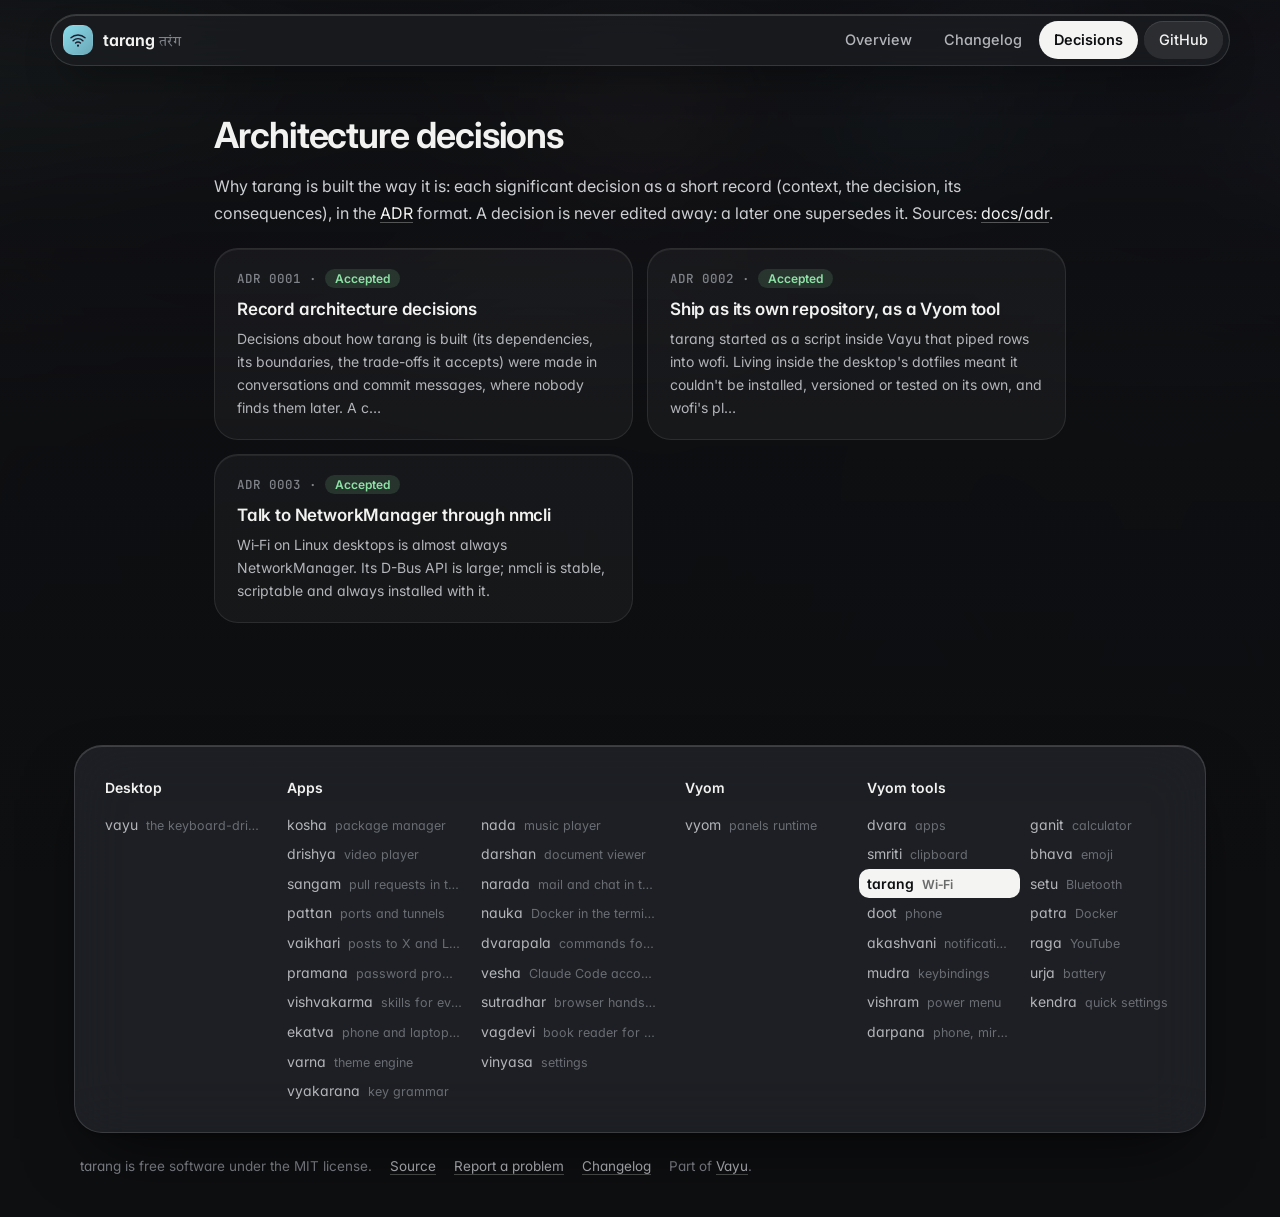
==== commit b3d6e696: "Website: closer to Vayu's own Spatial site The tool's screenshot blurred behind the page, a centred " ====
--- a/docs/adr/index.html
+++ b/docs/adr/index.html
@@ -10,23 +10,25 @@
 <meta name="theme-color" content="#0e0f11">
 <link rel="icon" href="../assets/logo.svg" type="image/svg+xml">
 <link rel="preconnect" href="https://fonts.googleapis.com">
-<link href="https://fonts.googleapis.com/css2?family=Inter:wght@400;500;600;700;800&family=JetBrains+Mono:wght@400;600&display=swap" rel="stylesheet">
+<link rel="preconnect" href="https://fonts.gstatic.com" crossorigin>
+<link href="https://fonts.googleapis.com/css2?family=Inter:wght@400;500;600;700&family=JetBrains+Mono:wght@400;500;600&family=Tiro+Devanagari+Sanskrit&display=swap" rel="stylesheet">
 <link rel="stylesheet" href="../assets/site.css">
-<style>:root{--tool:#8fd6ec;--glow:#8fd6ec2e}</style>
+<style>:root{--tool:#8fd6ec}.backdrop:before{background-image:url("../assets/screenshots/tarang.png")}</style>
 </head>
-<body>
+<body class="sub">
+<div class="backdrop" aria-hidden="true"></div>
 <header class="top"><div class="in">
 <a class="brand" href="../index.html"><img src="../assets/logo.svg" alt=""><span>tarang <small>तरंग</small></span></a>
-<nav><a href="../index.html" class="">Overview</a><a href="../changelog.html" class="">Changelog</a><a href="../adr/index.html" class="on hide">Decisions</a><a class="gh" href="https://github.com/Theyashsawarkar/tarang">GitHub ↗</a></nav></div></header>
+<nav><a href="../index.html" class="">Overview</a><a href="../changelog.html" class="">Changelog</a><a href="../adr/index.html" class="on hide">Decisions</a><a class="gh" href="https://github.com/Theyashsawarkar/tarang">GitHub</a></nav></div></header>
 
-<div class="wrap"><aside class="toc"></aside><article>
+<div class="wrap solo"><article>
 <h2>Architecture decisions</h2><p>Why tarang is built the way it is: each significant decision as a short record (context, the decision, its consequences), in the <a href="https://cognitect.com/blog/2011/11/15/documenting-architecture-decisions">ADR</a> format. A decision is never edited away: a later one supersedes it. Sources: <a href="https://github.com/Theyashsawarkar/tarang/tree/main/docs/adr">docs/adr</a>.</p><div class="cards"><a class="card" href="0001-record-architecture-decisions.html"><div class="n">ADR 0001 · <span class="status accepted">Accepted</span></div><h3>Record architecture decisions</h3><p>Decisions about how tarang is built (its dependencies, its boundaries, the trade-offs it accepts) were made in conversations and commit messages, where nobody finds them later. A c…</p></a><a class="card" href="0002-own-repository-as-a-vyom-tool.html"><div class="n">ADR 0002 · <span class="status accepted">Accepted</span></div><h3>Ship as its own repository, as a Vyom tool</h3><p>tarang started as a script inside Vayu that piped rows into wofi. Living inside the desktop&#x27;s dotfiles meant it couldn&#x27;t be installed, versioned or tested on its own, and wofi&#x27;s pl…</p></a><a class="card" href="0003-networkmanager-through-nmcli.html"><div class="n">ADR 0003 · <span class="status accepted">Accepted</span></div><h3>Talk to NetworkManager through nmcli</h3><p>Wi‑Fi on Linux desktops is almost always NetworkManager. Its D-Bus API is large; nmcli is stable, scriptable and always installed with it.</p></a></div>
 </article></div>
-<footer><div class="in"><div><h4>Desktop</h4><a href="https://vayu.theyashsawarkar.dev/" class="">vayu <span>वायु · the keyboard-driven Wayland desktop</span></a></div><div><h4>Apps</h4><a href="https://kosha.theyashsawarkar.dev/" class="">kosha <span>कोश · package manager</span></a><a href="https://nada.theyashsawarkar.dev/" class="">nada <span>नाद · music player</span></a><a href="https://drishya.theyashsawarkar.dev/" class="">drishya <span>दृश्य · video player</span></a><a href="https://darshan.theyashsawarkar.dev/" class="">darshan <span>दर्शन · document viewer</span></a><a href="https://sangam.theyashsawarkar.dev/" class="">sangam <span>संगम · pull requests in the terminal</span></a><a href="https://narada.theyashsawarkar.dev/" class="">narada <span>नारद · mail and chat in the terminal</span></a><a href="https://pattan.theyashsawarkar.dev/" class="">pattan <span>पत्तन · ports and tunnels</span></a><a href="https://nauka.theyashsawarkar.dev/" class="">nauka <span>नौका · Docker in the terminal</span></a><a href="https://vaikhari.theyashsawarkar.dev/" class="">vaikhari <span>वैखरी · posts to X and LinkedIn</span></a><a href="https://dvarapala.theyashsawarkar.dev/" class="">dvarapala <span>द्वारपाल · commands for AI agents, approved</span></a><a href="https://pramana.theyashsawarkar.dev/" class="">pramana <span>प्रमाण · password prompts</span></a><a href="https://vesha.theyashsawarkar.dev/" class="">vesha <span>वेष · Claude Code accounts</span></a><a href="https://vishvakarma.theyashsawarkar.dev/" class="">vishvakarma <span>विश्वकर्मा · skills for every AI agent</span></a><a href="https://sutradhar.theyashsawarkar.dev/" class="">sutradhar <span>सूत्रधार · browser hands for AI agents</span></a><a href="https://ekatva.theyashsawarkar.dev/" class="">ekatva <span>एकत्व · phone and laptop, linked</span></a><a href="https://vagdevi.theyashsawarkar.dev/" class="">vagdevi <span>वाग्देवी · book reader for Android</span></a><a href="https://varna.theyashsawarkar.dev/" class="">varna <span>वर्ण · theme engine</span></a><a href="https://vinyasa.theyashsawarkar.dev/" class="">vinyasa <span>विन्यास · settings</span></a><a href="https://vyakarana.theyashsawarkar.dev/" class="">vyakarana <span>व्याकरण · key grammar</span></a></div><div><h4>Vyom</h4><a href="https://vyom.theyashsawarkar.dev/" class="">vyom <span>व्योम · panels runtime</span></a></div><div><h4>Vyom tools</h4><a href="https://dvara.theyashsawarkar.dev/" class="">dvara <span>द्वार · apps</span></a><a href="https://ganit.theyashsawarkar.dev/" class="">ganit <span>गणित · calculator</span></a><a href="https://smriti.theyashsawarkar.dev/" class="">smriti <span>स्मृति · clipboard</span></a><a href="https://bhava.theyashsawarkar.dev/" class="">bhava <span>भाव · emoji</span></a><a href="https://tarang.theyashsawarkar.dev/" class="me">tarang <span>तरंग · Wi‑Fi</span></a><a href="https://setu.theyashsawarkar.dev/" class="">setu <span>सेतु · Bluetooth</span></a><a href="https://doot.theyashsawarkar.dev/" class="">doot <span>दूत · phone</span></a><a href="https://patra.theyashsawarkar.dev/" class="">patra <span>पात्र · Docker</span></a><a href="https://akashvani.theyashsawarkar.dev/" class="">akashvani <span>आकाशवाणी · notifications</span></a><a href="https://raga.theyashsawarkar.dev/" class="">raga <span>राग · YouTube</span></a><a href="https://mudra.theyashsawarkar.dev/" class="">mudra <span>मुद्रा · keybindings</span></a><a href="https://urja.theyashsawarkar.dev/" class="">urja <span>ऊर्जा · battery</span></a><a href="https://vishram.theyashsawarkar.dev/" class="">vishram <span>विश्राम · power menu</span></a><a href="https://kendra.theyashsawarkar.dev/" class="">kendra <span>केन्द्र · quick settings</span></a><a href="https://darpana.theyashsawarkar.dev/" class="">darpana <span>दर्पण · phone, mirrored</span></a></div></div>
-<div class="bottom">tarang is free software under the MIT license · <a href="https://github.com/Theyashsawarkar/tarang">source</a> · <a href="https://github.com/Theyashsawarkar/tarang/issues">issues</a> · <a href="../changelog.html">changelog</a> · part of <a href="https://vayu.theyashsawarkar.dev/">Vayu</a></div></footer>
+<footer><div class="in glass"><div class=""><h4>Desktop</h4><div class="list"><a href="https://vayu.theyashsawarkar.dev/" class="">vayu <span>the keyboard-driven Wayland desktop</span></a></div></div><div class="g2"><h4>Apps</h4><div class="list"><a href="https://kosha.theyashsawarkar.dev/" class="">kosha <span>package manager</span></a><a href="https://nada.theyashsawarkar.dev/" class="">nada <span>music player</span></a><a href="https://drishya.theyashsawarkar.dev/" class="">drishya <span>video player</span></a><a href="https://darshan.theyashsawarkar.dev/" class="">darshan <span>document viewer</span></a><a href="https://sangam.theyashsawarkar.dev/" class="">sangam <span>pull requests in the terminal</span></a><a href="https://narada.theyashsawarkar.dev/" class="">narada <span>mail and chat in the terminal</span></a><a href="https://pattan.theyashsawarkar.dev/" class="">pattan <span>ports and tunnels</span></a><a href="https://nauka.theyashsawarkar.dev/" class="">nauka <span>Docker in the terminal</span></a><a href="https://vaikhari.theyashsawarkar.dev/" class="">vaikhari <span>posts to X and LinkedIn</span></a><a href="https://dvarapala.theyashsawarkar.dev/" class="">dvarapala <span>commands for AI agents, approved</span></a><a href="https://pramana.theyashsawarkar.dev/" class="">pramana <span>password prompts</span></a><a href="https://vesha.theyashsawarkar.dev/" class="">vesha <span>Claude Code accounts</span></a><a href="https://vishvakarma.theyashsawarkar.dev/" class="">vishvakarma <span>skills for every AI agent</span></a><a href="https://sutradhar.theyashsawarkar.dev/" class="">sutradhar <span>browser hands for AI agents</span></a><a href="https://ekatva.theyashsawarkar.dev/" class="">ekatva <span>phone and laptop, linked</span></a><a href="https://vagdevi.theyashsawarkar.dev/" class="">vagdevi <span>book reader for Android</span></a><a href="https://varna.theyashsawarkar.dev/" class="">varna <span>theme engine</span></a><a href="https://vinyasa.theyashsawarkar.dev/" class="">vinyasa <span>settings</span></a><a href="https://vyakarana.theyashsawarkar.dev/" class="">vyakarana <span>key grammar</span></a></div></div><div class=""><h4>Vyom</h4><div class="list"><a href="https://vyom.theyashsawarkar.dev/" class="">vyom <span>panels runtime</span></a></div></div><div class="g2"><h4>Vyom tools</h4><div class="list"><a href="https://dvara.theyashsawarkar.dev/" class="">dvara <span>apps</span></a><a href="https://ganit.theyashsawarkar.dev/" class="">ganit <span>calculator</span></a><a href="https://smriti.theyashsawarkar.dev/" class="">smriti <span>clipboard</span></a><a href="https://bhava.theyashsawarkar.dev/" class="">bhava <span>emoji</span></a><a href="https://tarang.theyashsawarkar.dev/" class="me" aria-current="page">tarang <span>Wi‑Fi</span></a><a href="https://setu.theyashsawarkar.dev/" class="">setu <span>Bluetooth</span></a><a href="https://doot.theyashsawarkar.dev/" class="">doot <span>phone</span></a><a href="https://patra.theyashsawarkar.dev/" class="">patra <span>Docker</span></a><a href="https://akashvani.theyashsawarkar.dev/" class="">akashvani <span>notifications</span></a><a href="https://raga.theyashsawarkar.dev/" class="">raga <span>YouTube</span></a><a href="https://mudra.theyashsawarkar.dev/" class="">mudra <span>keybindings</span></a><a href="https://urja.theyashsawarkar.dev/" class="">urja <span>battery</span></a><a href="https://vishram.theyashsawarkar.dev/" class="">vishram <span>power menu</span></a><a href="https://kendra.theyashsawarkar.dev/" class="">kendra <span>quick settings</span></a><a href="https://darpana.theyashsawarkar.dev/" class="">darpana <span>phone, mirrored</span></a></div></div></div>
+<div class="bottom"><span>tarang is free software under the MIT license.</span><a href="https://github.com/Theyashsawarkar/tarang">Source</a><a href="https://github.com/Theyashsawarkar/tarang/issues">Report a problem</a><a href="../changelog.html">Changelog</a><span>Part of <a href="https://vayu.theyashsawarkar.dev/">Vayu</a>.</span></div></footer>
 <script>
-document.querySelectorAll('pre.code').forEach(p=>{const b=document.createElement('button');b.className='copy';b.textContent='Copy';
-b.onclick=()=>{navigator.clipboard.writeText(p.innerText.replace(/^Copy/,'')).then(()=>{b.textContent='Copied';setTimeout(()=>b.textContent='Copy',1200)})};p.appendChild(b)});
+document.querySelectorAll('pre.code').forEach(p=>{const b=document.createElement('button');b.className='copy';b.type='button';b.textContent='Copy';
+b.onclick=()=>{navigator.clipboard.writeText(p.querySelector('code').innerText).then(()=>{b.textContent='Copied';b.classList.add('done');setTimeout(()=>{b.textContent='Copy';b.classList.remove('done')},1400)})};p.appendChild(b)});
 const links=[...document.querySelectorAll('.toc a')];if(links.length){const hs=links.map(a=>document.getElementById(a.hash.slice(1))).filter(Boolean);
 const on=()=>{let cur=hs[0];for(const h of hs){if(h.getBoundingClientRect().top<120)cur=h}links.forEach(a=>a.classList.toggle('on',cur&&a.hash==='#'+cur.id))};
 addEventListener('scroll',on,{passive:true});on()}
--- a/docs/assets/site.css
+++ b/docs/assets/site.css
@@ -1,100 +1,131 @@
-/* Vayu's Spatial look: graphite glass that floats, very round, colour only
-   where it means something. The near-white accent is where you act (links,
-   the main button); the tool's own colour (--tool) is only its signature:
-   the logo's glow, the shloka's line, the release dots. */
+/* Vayu's Spatial look (the same as vayu.theyashsawarkar.dev): graphite
+   glass floating over the tool's own screenshot, blurred far out of focus;
+   very round; where you are is a near-white pill or brighter glass; no
+   glows; colour only where it means something. The tool's own colour
+   (--tool) is only its signature: the release dots. */
 :root{--crust:#0e0f11;--mantle:#141518;--base:#1b1c20;--s0:#2a2c31;--s1:#3a3c42;--ov0:#6a6d74;--ov1:#80838a;
---sub0:#b3b5ba;--sub1:#cdcfd3;--text:#f2f2f0;--accent:#f4f4f2;--green:#8ee2a6;--peach:#f7b07d;--red:#ff9389;--blue:#93c4ff;
---glass:rgba(255,255,255,.045);--rim:rgba(255,255,255,.10);--lit:inset 0 1px 0 rgba(255,255,255,.08);
---ui:"Inter","Segoe UI",system-ui,sans-serif;--mono:"JetBrains Mono","JetBrainsMono Nerd Font",ui-monospace,monospace}
+--sub0:#b3b5ba;--sub1:#cdcfd3;--text:#f2f2f0;--accent:#f4f4f2;--green:#8ee2a6;--peach:#f7b07d;--red:#ff9389;--blue:#93c4ff;--yellow:#f3d47f;
+--glass:rgba(52,54,60,.44);--hi:rgba(255,255,255,.09);--rim:rgba(255,255,255,.13);--lit:inset 0 1px 0 rgba(255,255,255,.15);
+--float:0 30px 70px -24px rgba(0,0,0,.7),0 2px 6px rgba(0,0,0,.25);--blur:blur(28px) saturate(160%);
+--ui:"Inter","Adwaita Sans",system-ui,sans-serif;--mono:"JetBrains Mono","JetBrainsMono Nerd Font",ui-monospace,monospace;
+--sa:"Tiro Devanagari Sanskrit","Noto Serif Devanagari",serif;color-scheme:dark}
 *{box-sizing:border-box}html{scroll-behavior:smooth;scroll-padding-top:96px}
-body{margin:0;background:var(--crust);color:var(--text);font:16px/1.65 var(--ui);-webkit-font-smoothing:antialiased}
-a{color:var(--accent);text-decoration:underline;text-decoration-color:rgba(244,244,242,.28);text-underline-offset:3px}
-a:hover{text-decoration-color:var(--accent)}
+body{margin:0;min-height:100vh;background:var(--crust);color:var(--text);font:16px/1.65 var(--ui);-webkit-font-smoothing:antialiased;font-feature-settings:"cv11","ss01"}
+/* the backdrop: the tool's screenshot, out of focus, fading to graphite */
+.backdrop{position:fixed;inset:0;z-index:-1;overflow:hidden;pointer-events:none}
+.backdrop:before{content:"";position:absolute;inset:-12%;background:center/cover no-repeat;filter:blur(64px) saturate(1.25) brightness(.62);transform:translateZ(0)}
+.backdrop:after{content:"";position:absolute;inset:0;background:linear-gradient(to bottom,rgba(14,15,17,.25),rgba(14,15,17,.8) 60%,var(--crust))}
+.backdrop.none:before{background:radial-gradient(60% 50% at 50% 0%,color-mix(in srgb,var(--tool) 22%,transparent),transparent 70%);filter:none}
+.sub .backdrop:after{background:linear-gradient(to bottom,rgba(14,15,17,.55),rgba(14,15,17,.93) 45%,var(--crust))}
+a{color:var(--accent);text-decoration:underline;text-decoration-color:rgba(244,244,242,.3);text-underline-offset:3px}
+a:hover{text-decoration-color:currentColor}
 code{font:.86em var(--mono);background:rgba(255,255,255,.07);padding:.14em .45em;border-radius:7px;color:var(--sub1)}
+kbd{display:inline-block;min-width:1.7em;padding:.05em .45em;font:500 .8em/1.6 var(--mono);text-align:center;color:var(--text);background:rgba(255,255,255,.08);border:1px solid rgba(255,255,255,.14);border-bottom-width:2px;border-radius:8px}
 img{max-width:100%;height:auto}
-:focus-visible{outline:2px solid var(--accent);outline-offset:3px;border-radius:8px}
-/* nav: a floating glass pill */
-.top{position:sticky;top:12px;z-index:20;padding:0 16px}
-.top .in{max-width:1240px;margin:0 auto;padding:8px 10px 8px 16px;display:flex;align-items:center;gap:22px;
-border-radius:999px;background:rgba(27,28,32,.62);border:1px solid var(--rim);box-shadow:var(--lit),0 18px 40px rgba(0,0,0,.35);
-backdrop-filter:blur(24px) saturate(1.5);-webkit-backdrop-filter:blur(24px) saturate(1.5)}
-.brand{display:flex;align-items:center;gap:10px;font-weight:650;font-size:16.5px;color:var(--text);text-decoration:none}
-.brand img{width:28px;height:28px;border-radius:9px}.brand small{font-weight:500;color:var(--ov1);font-size:13px}
-.top nav{display:flex;gap:4px;margin-left:auto;flex-wrap:wrap}
-.top nav a{color:var(--sub0);padding:6px 14px;border-radius:999px;font-size:14.5px;text-decoration:none}
-.top nav a:hover{background:rgba(255,255,255,.07);color:var(--text)}
-.top nav a.on{background:rgba(255,255,255,.14);color:var(--text);box-shadow:var(--lit)}
-.top nav a.gh{background:var(--accent);color:var(--crust);font-weight:600}.top nav a.gh:hover{background:#fff}
-/* hero: the tool's light in a dark room */
-.hero{position:relative;overflow:hidden;margin-top:-64px;padding-top:64px}
-.hero:before{content:"";position:absolute;inset:-30% -10% auto;height:720px;
-background:radial-gradient(640px 340px at 18% 32%,var(--glow),transparent 70%),radial-gradient(520px 300px at 86% 8%,rgba(255,255,255,.06),transparent 70%);pointer-events:none}
-.hero .in{position:relative;max-width:1240px;margin:0 auto;padding:84px 24px 60px;display:grid;grid-template-columns:minmax(0,1fr) auto;gap:48px;align-items:center}
-.eyebrow{display:inline-flex;align-items:center;gap:8px;font:500 13.5px var(--ui);color:var(--sub1);padding:5px 13px 5px 11px;border-radius:999px;
-background:var(--glass);border:1px solid var(--rim);box-shadow:var(--lit)}
-.eyebrow:before{content:"";width:7px;height:7px;border-radius:50%;background:var(--tool)}
-.hero h1{font-size:clamp(42px,6vw,68px);line-height:1.02;margin:18px 0 8px;letter-spacing:-.035em;font-weight:700}
-.hero .sa{font-size:22px;color:var(--sub1);margin-bottom:22px}.hero .sa span{color:var(--ov1)}
-.hero .shloka{margin:0 0 28px;padding:16px 20px;border-radius:22px;background:var(--glass);border:1px solid var(--rim);box-shadow:var(--lit),inset 3px 0 0 var(--tool);max-width:720px}
-.hero .shloka p{margin:0 0 6px;font-size:18px;line-height:1.6;color:var(--text)}.hero .shloka figcaption{font-size:14px;color:var(--sub0)}.hero .shloka cite{color:var(--ov1);font-style:normal;white-space:nowrap}
-.hero p.lead{font-size:19px;color:var(--sub0);max-width:680px;margin:0 0 28px}
-.cta{display:flex;gap:10px;flex-wrap:wrap}
-.btn{display:inline-flex;align-items:center;gap:8px;padding:11px 20px;border-radius:999px;font-weight:600;font-size:15px;color:var(--text);
-background:rgba(255,255,255,.07);border:1px solid var(--rim);box-shadow:var(--lit);text-decoration:none}
-.btn:hover{background:rgba(255,255,255,.12)}
-.btn.primary{background:var(--accent);color:var(--crust);border-color:transparent;box-shadow:none}.btn.primary:hover{background:#fff}
-.hero .logo{width:184px;height:184px;filter:drop-shadow(0 28px 56px var(--glow))}
-.meta{display:flex;gap:18px;flex-wrap:wrap;margin-top:24px;color:var(--ov1);font-size:14px}.meta b{color:var(--sub1);font-weight:600}
-/* layout */
-.wrap{max-width:1240px;margin:0 auto;padding:44px 24px 88px;display:grid;grid-template-columns:230px minmax(0,1fr);gap:52px}
-.toc{position:sticky;top:96px;align-self:start;max-height:calc(100vh - 116px);overflow:auto;font-size:14px;padding-right:6px}
-.toc b{display:block;font-size:13px;font-weight:600;color:var(--ov1);margin:0 0 10px 12px}
-.toc a{display:block;color:var(--sub0);padding:5px 12px;border-radius:12px;text-decoration:none}
-.toc a.l3{padding-left:24px;font-size:13px;color:var(--ov1)}
-.toc a:hover{color:var(--text);background:rgba(255,255,255,.04)}
-.toc a.on{color:var(--text);background:rgba(255,255,255,.09);box-shadow:var(--lit)}
-article{min-width:0}
-article h2{font-size:30px;letter-spacing:-.02em;margin:60px 0 14px;padding-top:6px;font-weight:650}
-article h2:first-child{margin-top:0}
-article h3{font-size:20px;margin:34px 0 10px;font-weight:600}article h4{font-size:16px;margin:24px 0 8px;color:var(--sub1)}
-article p,article li{color:var(--sub1)}
+:focus-visible{outline:2px solid var(--accent);outline-offset:3px;border-radius:10px}
+.glass{background:var(--glass);-webkit-backdrop-filter:var(--blur);backdrop-filter:var(--blur);border:1px solid var(--rim);box-shadow:var(--lit),var(--float)}
+/* nav: a floating glass capsule; the page you're on is the near-white pill */
+.top{position:sticky;top:0;z-index:20;padding:14px 24px 0}
+.top .in{max-width:1180px;margin:0 auto;padding:6px 6px 6px 10px;display:flex;align-items:center;gap:18px;border-radius:999px;
+background:rgba(30,31,35,.62);-webkit-backdrop-filter:var(--blur);backdrop-filter:var(--blur);border:1px solid var(--rim);box-shadow:var(--lit),0 18px 40px -18px rgba(0,0,0,.7)}
+.brand{display:flex;align-items:center;gap:10px;font-weight:650;font-size:16px;color:var(--text);text-decoration:none;padding:2px 6px 2px 2px;border-radius:999px}
+.brand img{width:30px;height:30px;border-radius:10px}.brand small{font:400 14px var(--sa);color:var(--ov1)}
+.top nav{display:flex;gap:2px;margin-left:auto}
+.top nav a{color:var(--sub0);padding:7px 15px;border-radius:999px;font-size:14.5px;font-weight:500;text-decoration:none;white-space:nowrap;transition:background-color .15s,color .15s}
+.top nav a:hover{background:rgba(255,255,255,.08);color:var(--text)}
+.top nav a.on{background:var(--accent);color:var(--crust);font-weight:600}
+.top nav a.gh{color:var(--text);background:rgba(255,255,255,.09);box-shadow:inset 0 1px 0 rgba(255,255,255,.1);margin-left:4px}.top nav a.gh:hover{background:rgba(255,255,255,.15)}
+/* hero: the logo, the name, the verse, then the tool itself */
+.hero{max-width:860px;margin:0 auto;padding:76px 24px 0;text-align:center}
+.hero .logo{width:104px;height:104px;border-radius:28px;box-shadow:0 26px 50px -18px rgba(0,0,0,.8),0 0 0 1px rgba(255,255,255,.08)}
+.hero h1{font-size:clamp(46px,7vw,76px);line-height:1;margin:26px 0 10px;letter-spacing:-.04em;font-weight:700}
+.hero .sa{font-size:16px;color:var(--sub0)}.hero .sa b{font:400 21px var(--sa);color:var(--sub1);margin-right:6px}.hero .sa i{font-style:normal;color:var(--ov1)}
+.hero p.lead{font-size:19.5px;line-height:1.55;color:var(--sub1);max-width:34em;margin:22px auto 0;text-wrap:pretty}
+.hero .shloka{margin:34px auto 0;max-width:600px}
+.hero .shloka p{margin:0;font:400 21px/1.55 var(--sa);color:var(--text)}
+.hero .shloka figcaption{margin-top:10px;font-size:14.5px;color:var(--sub0);text-wrap:pretty}.hero .shloka cite{display:block;margin-top:2px;color:var(--ov1);font-style:normal;font-size:13px}
+.cta{display:flex;gap:10px;flex-wrap:wrap;justify-content:center;margin-top:32px}
+.btn{display:inline-flex;align-items:center;gap:8px;padding:12px 22px;border-radius:999px;font-weight:600;font-size:15px;color:var(--text);
+background:rgba(255,255,255,.08);border:1px solid var(--rim);box-shadow:var(--lit);-webkit-backdrop-filter:var(--blur);backdrop-filter:var(--blur);text-decoration:none;transition:background-color .15s}
+.btn:hover{background:rgba(255,255,255,.14)}
+.btn.primary{background:var(--accent);color:var(--crust);border-color:transparent;box-shadow:0 10px 30px -12px rgba(0,0,0,.6)}.btn.primary:hover{background:#fff}
+.meta{display:flex;gap:6px;flex-wrap:wrap;justify-content:center;margin-top:20px;font-size:13.5px;color:var(--ov1)}
+.meta span{padding:4px 12px;border-radius:999px;border:1px solid rgba(255,255,255,.09)}.meta b{color:var(--sub1);font-weight:600}
+.shot{max-width:1180px;margin:56px auto 0;padding:0 24px;display:flex;gap:22px;justify-content:center;align-items:flex-start}
+.shot img{display:block;border-radius:26px;border:1px solid var(--rim);background:var(--base);box-shadow:0 0 0 6px rgba(255,255,255,.04),0 50px 110px -30px rgba(0,0,0,.85)}
+.shot.many img{flex:1 1 0;min-width:0;max-width:300px;border-radius:30px}
+.shot figcaption{display:none}
+/* layout: a glass "On this page" panel beside the article */
+.wrap{max-width:1180px;margin:0 auto;padding:72px 24px 40px;display:grid;grid-template-columns:240px minmax(0,1fr);gap:56px}
+.sub .wrap{padding-top:48px}
+.wrap.solo{grid-template-columns:minmax(0,1fr);max-width:900px}.wrap.solo article{max-width:none}
+.adrmeta+h2{border-top:0;padding-top:0;margin-top:10px;font-size:36px;letter-spacing:-.03em}
+article>h2:first-child{font-size:36px;letter-spacing:-.03em}
+.toc{position:sticky;top:92px;align-self:start;max-height:calc(100vh - 112px);overflow:auto;scrollbar-width:thin;scrollbar-color:rgba(255,255,255,.15) transparent;
+padding:14px 8px 10px;border-radius:24px;background:rgba(30,31,35,.6);-webkit-backdrop-filter:var(--blur);backdrop-filter:var(--blur);border:1px solid var(--rim);box-shadow:var(--lit),0 24px 50px -24px rgba(0,0,0,.7)}
+.toc:empty{display:none}
+.toc b{display:block;font-size:13px;font-weight:600;color:var(--ov1);margin:0 12px 6px}
+.toc a{display:block;color:var(--sub0);padding:6px 12px;border-radius:14px;font-size:13.5px;line-height:1.4;text-decoration:none;transition:background-color .15s,color .15s}
+.toc a.l3{padding:4px 12px 4px 24px;font-size:12.5px;color:var(--ov1)}
+.toc a:hover{color:var(--text);background:rgba(255,255,255,.06)}
+.toc a.on{color:var(--text);background:rgba(255,255,255,.11);box-shadow:inset 0 1px 0 rgba(255,255,255,.12),inset 0 0 0 1px rgba(255,255,255,.08)}
+article{min-width:0;max-width:820px}
+article h2{font-size:28px;line-height:1.2;letter-spacing:-.022em;margin:64px 0 14px;padding-top:28px;border-top:1px solid rgba(255,255,255,.08);font-weight:650}
+article>h2:first-child,article>section:first-child h2{margin-top:0;padding-top:0;border-top:0}
+article h3{font-size:19px;margin:34px 0 10px;font-weight:600;letter-spacing:-.01em}article h4{font-size:16px;margin:24px 0 8px;color:var(--sub1)}
+article p,article li{color:var(--sub1);overflow-wrap:anywhere}article strong{color:var(--text);font-weight:600}
 article .anchor{opacity:0;margin-left:-22px;width:22px;display:inline-block;color:var(--ov0);text-decoration:none}
 article h2:hover .anchor,article h3:hover .anchor{opacity:1}
-article ul,article ol{padding-left:22px}article li{margin:5px 0}
-article img{border-radius:22px;border:1px solid var(--rim);box-shadow:0 24px 60px rgba(0,0,0,.35)}
+article ul,article ol{padding-left:22px}article li{margin:5px 0}article li::marker{color:var(--ov0)}
+article img{border-radius:22px;border:1px solid var(--rim);box-shadow:0 30px 70px -28px rgba(0,0,0,.85)}
 article p[align=center]{text-align:center}article p[align=center] img{margin:6px 0}
-article blockquote{margin:22px 0;padding:16px 22px;background:var(--glass);border:1px solid var(--rim);box-shadow:var(--lit);border-radius:22px}
-article blockquote p{margin:0;color:var(--sub0)}
-pre.code{position:relative;background:rgba(0,0,0,.28);border:1px solid var(--rim);box-shadow:var(--lit);border-radius:20px;padding:18px 20px;overflow:auto;font:13.5px/1.65 var(--mono);color:var(--sub1)}
+article blockquote{margin:22px 0;padding:14px 20px;background:rgba(255,255,255,.04);border:1px solid rgba(255,255,255,.08);box-shadow:inset 0 1px 0 rgba(255,255,255,.06);border-radius:20px}
+article blockquote p{margin:.2em 0;color:var(--sub0)}
+pre.code{position:relative;background:rgba(10,11,13,.6);border:1px solid rgba(255,255,255,.08);border-radius:18px;padding:18px 20px;overflow:auto;font:13.5px/1.65 var(--mono);color:var(--sub1)}
 pre.code code{background:none;padding:0;font-size:inherit;color:inherit}
-pre.code .copy{position:absolute;top:10px;right:10px;font:600 12px var(--ui);padding:5px 12px;border-radius:999px;border:0;background:rgba(255,255,255,.1);color:var(--text);cursor:pointer;opacity:0;transition:opacity .15s}
-pre.code:hover .copy,pre.code .copy:focus-visible{opacity:1}
-.table{overflow:auto;margin:16px 0;border:1px solid var(--rim);border-radius:20px;background:var(--glass);box-shadow:var(--lit)}
+pre.code .copy{position:absolute;top:10px;right:10px;font:600 12.5px var(--ui);padding:5px 13px;border-radius:999px;border:1px solid rgba(255,255,255,.12);background:rgba(255,255,255,.08);color:var(--sub1);cursor:pointer;opacity:0;transition:opacity .15s,background-color .15s}
+pre.code:hover .copy,pre.code .copy:focus-visible{opacity:1}pre.code .copy:hover{background:var(--accent);color:var(--crust)}
+pre.code .copy.done{background:var(--green);color:var(--crust);border-color:transparent;opacity:1}
+.table{overflow:auto;margin:18px 0 22px;border:1px solid rgba(255,255,255,.09);border-radius:20px;background:rgba(255,255,255,.035)}
 table{border-collapse:collapse;width:100%;font-size:14.5px}
-th{text-align:left;color:var(--sub1);font-weight:600;padding:11px 16px;border-bottom:1px solid var(--rim);background:rgba(255,255,255,.03)}
-td{padding:10px 16px;border-bottom:1px solid rgba(255,255,255,.06);color:var(--sub1);vertical-align:top}tr:last-child td{border-bottom:0}
+th{text-align:left;color:var(--ov1);font-size:13px;font-weight:600;padding:12px 16px;border-bottom:1px solid rgba(255,255,255,.08);white-space:nowrap}
+td{padding:11px 16px;border-top:1px solid rgba(255,255,255,.05);color:var(--sub1);vertical-align:top}tbody tr:first-child td{border-top:0}
 td code{white-space:nowrap}
-/* changelog */
-.release{position:relative;padding:0 0 10px 30px;border-left:1px solid var(--s1);margin-left:6px}
-.release:before{content:"";position:absolute;left:-6px;top:11px;width:11px;height:11px;border-radius:50%;background:var(--tool);box-shadow:0 0 0 4px var(--crust)}
-.release h2{margin-top:0;font-size:24px}.release h2 .date{font:500 14px var(--mono);color:var(--ov1);margin-left:10px}
-.release .tag{font:600 12px var(--mono);padding:2px 10px;border-radius:999px;background:rgba(255,255,255,.08);color:var(--text);margin-left:8px;vertical-align:3px}
-/* adr */
-.cards{display:grid;grid-template-columns:repeat(auto-fill,minmax(300px,1fr));gap:14px;margin:18px 0}
-.card{display:block;background:var(--glass);border:1px solid var(--rim);box-shadow:var(--lit);border-radius:24px;padding:20px 22px;color:var(--text);text-decoration:none;transition:background .15s,border-color .15s}
-.card:hover{background:rgba(255,255,255,.075);border-color:rgba(255,255,255,.2)}
-.card .n{font:600 12px var(--mono);color:var(--ov1)}.card h3{margin:6px 0 6px;font-size:17px}.card p{margin:0;color:var(--sub0);font-size:14px}
+/* changelog: each release a glass card on a thread */
+.release{position:relative;margin:0 0 18px 22px;padding:22px 26px 10px;border-radius:24px;background:rgba(255,255,255,.035);border:1px solid rgba(255,255,255,.08);box-shadow:inset 0 1px 0 rgba(255,255,255,.07)}
+.release:before{content:"";position:absolute;left:-23px;top:0;bottom:-18px;width:1px;background:rgba(255,255,255,.1)}
+.release:after{content:"";position:absolute;left:-28px;top:30px;width:11px;height:11px;border-radius:50%;background:var(--tool);box-shadow:0 0 0 4px var(--crust)}
+.release:last-child:before{bottom:auto;height:30px}
+.release h2{margin:0 0 6px;padding:0;border:0;font-size:22px;display:flex;align-items:baseline;flex-wrap:wrap;gap:4px 12px}
+.release h2 .date{font:500 13.5px var(--mono);color:var(--ov1)}
+.release .tag{font:600 12.5px var(--ui);padding:3px 11px;border-radius:999px;background:rgba(255,255,255,.08);color:var(--sub1);text-decoration:none;margin-left:auto}
+.release .tag:hover{background:rgba(255,255,255,.14);color:var(--text)}
+.release h3{font-size:15px;color:var(--sub0);margin:18px 0 6px}
+/* decisions */
+.cards{display:grid;grid-template-columns:repeat(auto-fill,minmax(min(300px,100%),1fr));gap:14px;margin:22px 0}
+.card{display:block;background:rgba(255,255,255,.04);border:1px solid rgba(255,255,255,.09);box-shadow:inset 0 1px 0 rgba(255,255,255,.07);border-radius:24px;padding:20px 22px;color:var(--text);text-decoration:none;transition:background-color .15s,border-color .15s}
+.card:hover{background:var(--hi);border-color:rgba(255,255,255,.18)}
+.card .n{font:500 12.5px var(--mono);color:var(--ov1);display:flex;gap:8px;align-items:center}.card h3{margin:10px 0 6px;font-size:17px;line-height:1.35}.card p{margin:0;color:var(--sub0);font-size:14px}
 .status{display:inline-block;font:600 12px var(--ui);padding:2px 10px;border-radius:999px;background:rgba(142,226,166,.14);color:var(--green)}
 .status.superseded,.status.deprecated{background:rgba(247,176,125,.14);color:var(--peach)}.status.proposed{background:rgba(147,196,255,.14);color:var(--blue)}
-/* footer */
-footer{border-top:1px solid rgba(255,255,255,.06);background:var(--mantle)}
-footer .in{max-width:1240px;margin:0 auto;padding:48px 24px;display:grid;grid-template-columns:repeat(auto-fit,minmax(200px,1fr));gap:28px}
-footer h4{margin:0 0 10px;font-size:13.5px;font-weight:600;color:var(--sub0)}
-footer a{display:flex;gap:8px;align-items:baseline;color:var(--sub0);font-size:14px;padding:2px 0;text-decoration:none}footer a:hover{color:var(--text)}footer a span{color:var(--ov0);font-size:12.5px}
-footer a.me{color:var(--text);font-weight:600}
-footer .bottom{max-width:1240px;margin:0 auto;padding:0 24px 32px;color:var(--ov0);font-size:13px}
-footer .bottom a{display:inline;padding:0;font-size:13px;text-decoration:underline}
-@media(max-width:900px){.wrap{grid-template-columns:1fr}.toc{display:none}.hero .in{grid-template-columns:1fr}.hero .logo{width:112px;height:112px;order:-1}
-.top nav a:not(.gh){padding:6px 9px}}
-@media(max-width:560px){.top{padding:0 10px}.top .in{gap:10px;padding-left:12px}.brand small{display:none}.top nav a.hide{display:none}.hero .in{padding:52px 16px 36px}.wrap{padding:28px 16px 64px}}
+.adrmeta{display:flex;gap:10px;align-items:center;font:13px var(--mono);color:var(--ov1);margin:0 0 6px}
+.back{display:flex;gap:10px;margin-top:44px}.back a{text-decoration:none}
+/* footer: the family, in one glass panel */
+footer{max-width:1180px;margin:60px auto 0;padding:0 24px 40px}
+footer .in{display:grid;grid-template-columns:1fr 2.4fr 1fr 2fr;gap:28px;padding:30px 30px 26px;border-radius:28px}
+footer h4{margin:0 0 10px;font-size:14px;font-weight:600;color:var(--text)}
+footer .list{display:grid;gap:0 18px}footer .g2 .list{grid-template-columns:1fr 1fr}
+footer a{display:flex;gap:8px;align-items:baseline;color:var(--sub0);font-size:14px;padding:3px 8px;margin:0 -8px;border-radius:10px;text-decoration:none;min-width:0}
+footer a:hover{color:var(--text);background:rgba(255,255,255,.06)}footer a span{color:var(--ov0);font-size:12.5px;white-space:nowrap;overflow:hidden;text-overflow:ellipsis}
+footer a.me{color:var(--crust);background:var(--accent);font-weight:600}footer a.me span{color:rgba(14,15,17,.6)}
+footer .bottom{display:flex;flex-wrap:wrap;gap:6px 18px;padding:22px 6px 0;color:var(--ov1);font-size:13.5px}
+footer .bottom a{display:inline;padding:0;margin:0;font-size:13.5px;color:var(--sub0);text-decoration:underline;text-decoration-color:rgba(255,255,255,.25)}footer .bottom a:hover{background:none}
+@media(max-width:1000px){footer .in{grid-template-columns:1fr 1fr}}
+@media(max-width:900px){.wrap{grid-template-columns:1fr;gap:28px}.toc{display:none}}
+@media(max-width:640px){.top{padding:10px 10px 0}.top .in{gap:6px;padding-left:6px}.brand small,.brand span{display:none}
+.top nav{overflow-x:auto;scrollbar-width:none}.top nav::-webkit-scrollbar{display:none}.top nav a{padding:7px 11px;font-size:14px}.top nav a.hide{display:none}
+.hero{padding:44px 16px 0}.hero .logo{width:84px;height:84px;border-radius:23px}.hero p.lead{font-size:17px}.hero .shloka p{font-size:18.5px}
+.shot{margin-top:36px;padding:0 16px;gap:10px}.shot img{border-radius:16px}.shot.many img{border-radius:18px}
+.wrap{padding:52px 16px 32px}article h2{font-size:23px}.release{margin-left:14px;padding:18px 18px 8px}.release:before{left:-15px}.release:after{left:-20px}
+footer{padding:0 16px 32px}footer .in{grid-template-columns:1fr;padding:22px 20px}footer .g2 .list{grid-template-columns:1fr}}
 @media(prefers-reduced-motion:reduce){html{scroll-behavior:auto}*{transition:none!important}}
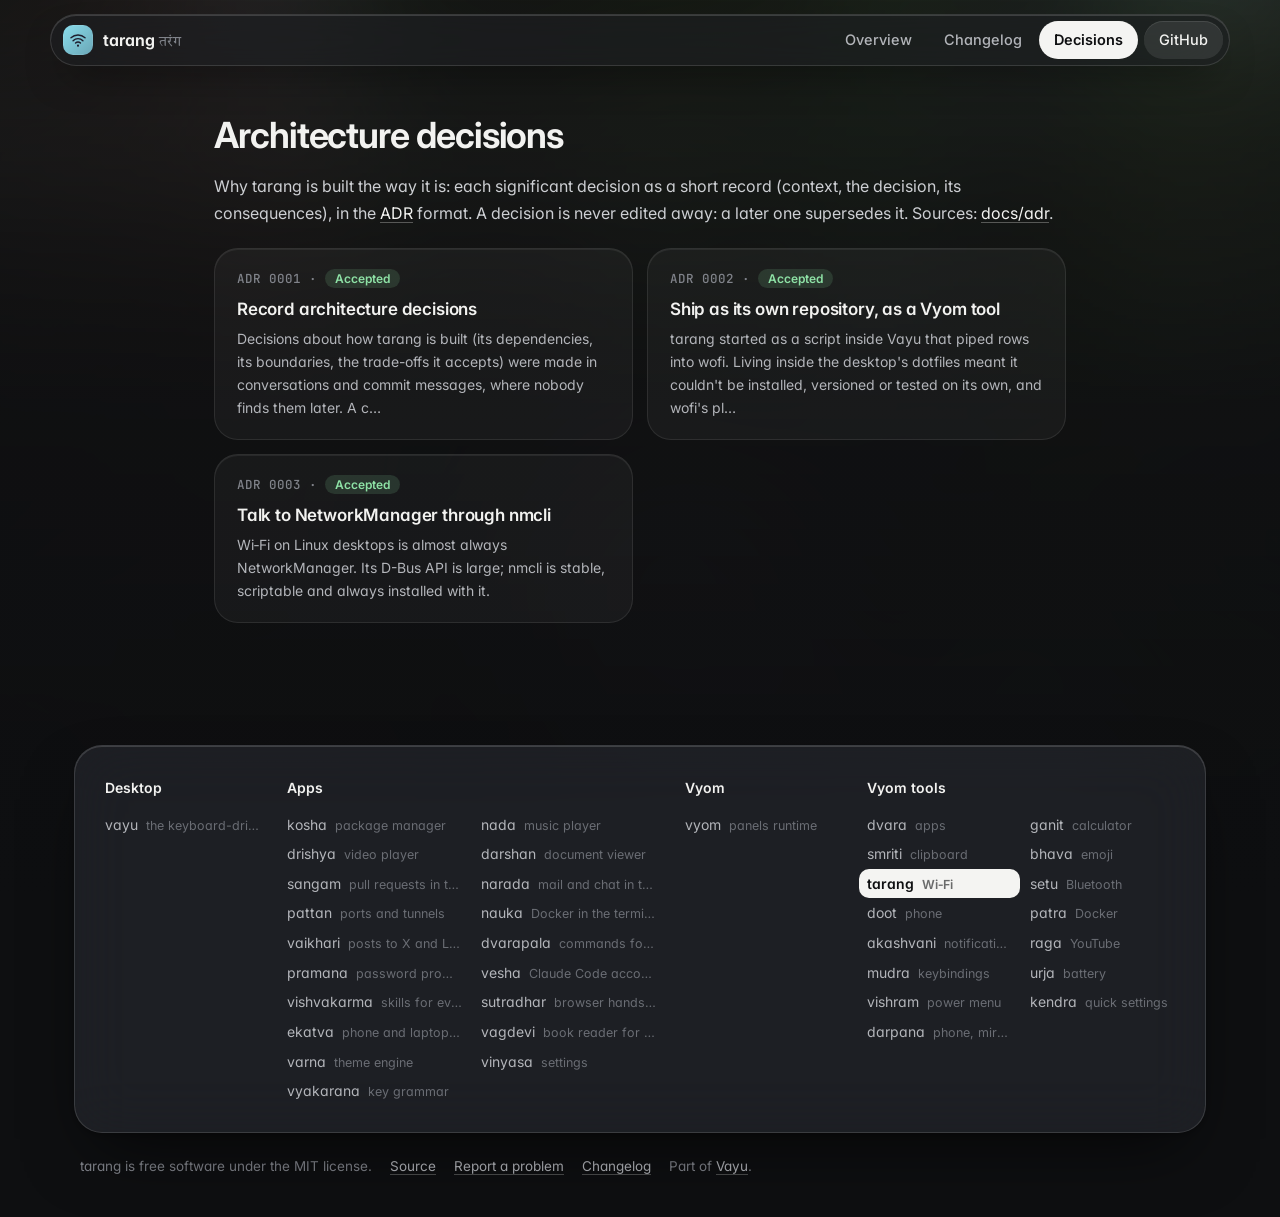
==== commit 6958877a: "New screenshots in the Spatial look, with made-up demo data Co-Authored-By: Claude Opus 5.5 <noreply" ====
--- a/docs/adr/index.html
+++ b/docs/adr/index.html
@@ -13,7 +13,7 @@
 <link rel="preconnect" href="https://fonts.gstatic.com" crossorigin>
 <link href="https://fonts.googleapis.com/css2?family=Inter:wght@400;500;600;700&family=JetBrains+Mono:wght@400;500;600&family=Tiro+Devanagari+Sanskrit&display=swap" rel="stylesheet">
 <link rel="stylesheet" href="../assets/site.css">
-<style>:root{--tool:#8fd6ec}.backdrop:before{background-image:url("../assets/screenshots/tarang.png")}</style>
+<style>:root{--tool:#8fd6ec}.backdrop:before{background-image:url("../assets/screenshots/tarang.webp")}</style>
 </head>
 <body class="sub">
 <div class="backdrop" aria-hidden="true"></div>
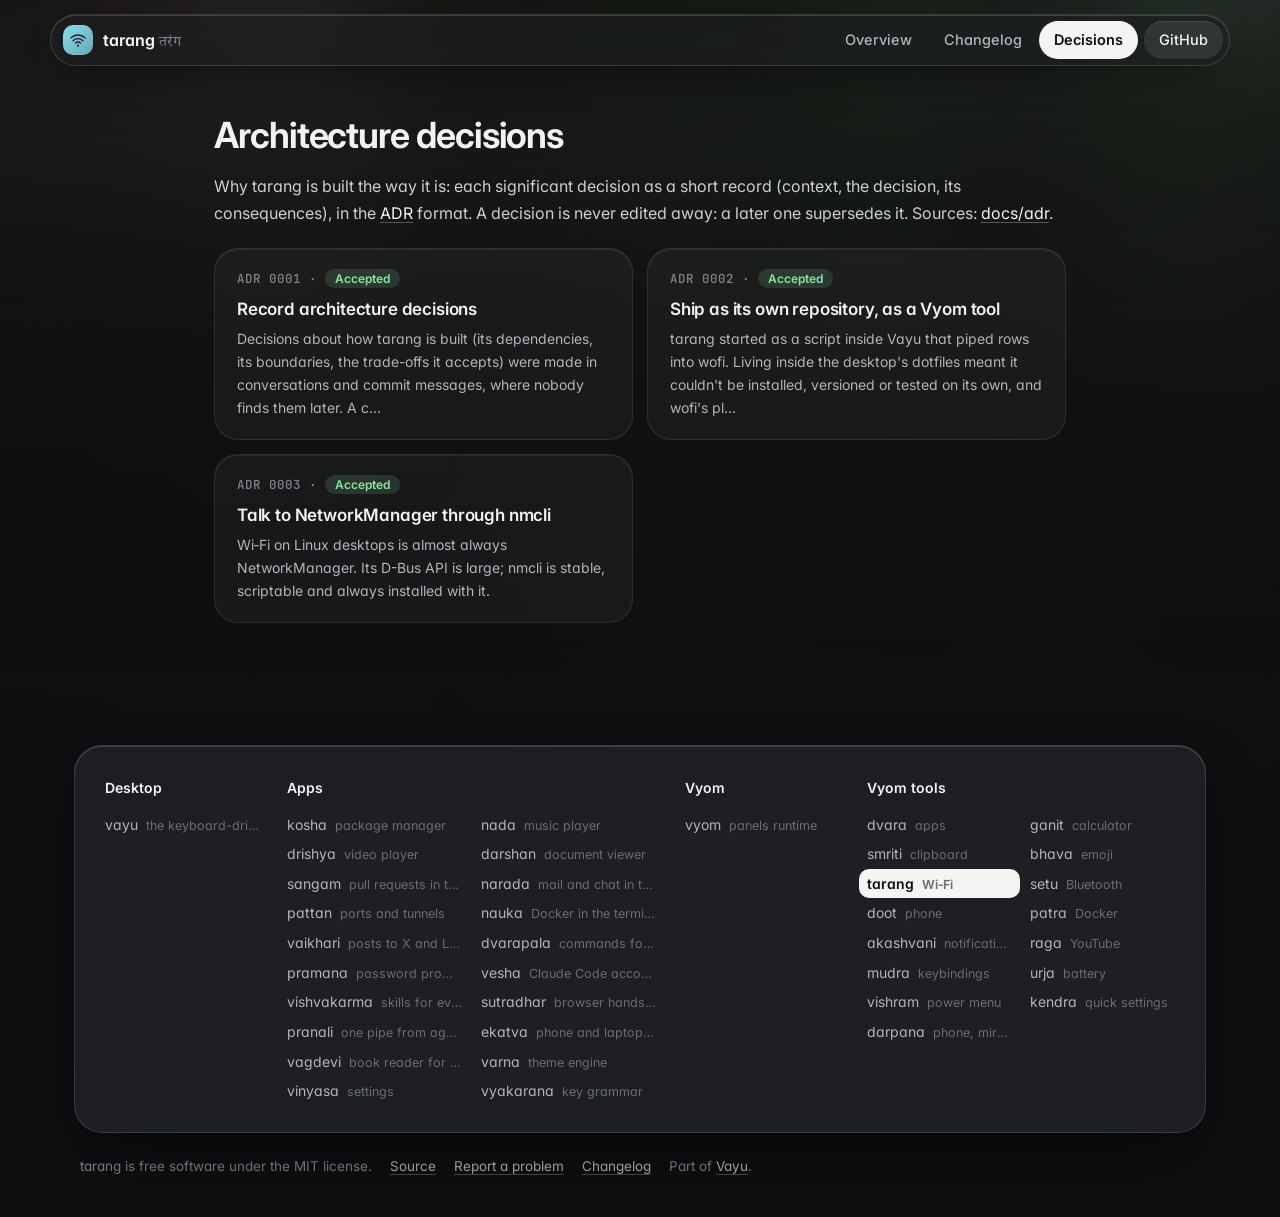
==== commit 1583f55c: "Website: pranali in the family list; build-site.py passes ruff Co-Authored-By: Claude Opus 5.5 <nore" ====
--- a/docs/adr/index.html
+++ b/docs/adr/index.html
@@ -24,7 +24,7 @@
 <div class="wrap solo"><article>
 <h2>Architecture decisions</h2><p>Why tarang is built the way it is: each significant decision as a short record (context, the decision, its consequences), in the <a href="https://cognitect.com/blog/2011/11/15/documenting-architecture-decisions">ADR</a> format. A decision is never edited away: a later one supersedes it. Sources: <a href="https://github.com/Theyashsawarkar/tarang/tree/main/docs/adr">docs/adr</a>.</p><div class="cards"><a class="card" href="0001-record-architecture-decisions.html"><div class="n">ADR 0001 · <span class="status accepted">Accepted</span></div><h3>Record architecture decisions</h3><p>Decisions about how tarang is built (its dependencies, its boundaries, the trade-offs it accepts) were made in conversations and commit messages, where nobody finds them later. A c…</p></a><a class="card" href="0002-own-repository-as-a-vyom-tool.html"><div class="n">ADR 0002 · <span class="status accepted">Accepted</span></div><h3>Ship as its own repository, as a Vyom tool</h3><p>tarang started as a script inside Vayu that piped rows into wofi. Living inside the desktop&#x27;s dotfiles meant it couldn&#x27;t be installed, versioned or tested on its own, and wofi&#x27;s pl…</p></a><a class="card" href="0003-networkmanager-through-nmcli.html"><div class="n">ADR 0003 · <span class="status accepted">Accepted</span></div><h3>Talk to NetworkManager through nmcli</h3><p>Wi‑Fi on Linux desktops is almost always NetworkManager. Its D-Bus API is large; nmcli is stable, scriptable and always installed with it.</p></a></div>
 </article></div>
-<footer><div class="in glass"><div class=""><h4>Desktop</h4><div class="list"><a href="https://vayu.theyashsawarkar.dev/" class="">vayu <span>the keyboard-driven Wayland desktop</span></a></div></div><div class="g2"><h4>Apps</h4><div class="list"><a href="https://kosha.theyashsawarkar.dev/" class="">kosha <span>package manager</span></a><a href="https://nada.theyashsawarkar.dev/" class="">nada <span>music player</span></a><a href="https://drishya.theyashsawarkar.dev/" class="">drishya <span>video player</span></a><a href="https://darshan.theyashsawarkar.dev/" class="">darshan <span>document viewer</span></a><a href="https://sangam.theyashsawarkar.dev/" class="">sangam <span>pull requests in the terminal</span></a><a href="https://narada.theyashsawarkar.dev/" class="">narada <span>mail and chat in the terminal</span></a><a href="https://pattan.theyashsawarkar.dev/" class="">pattan <span>ports and tunnels</span></a><a href="https://nauka.theyashsawarkar.dev/" class="">nauka <span>Docker in the terminal</span></a><a href="https://vaikhari.theyashsawarkar.dev/" class="">vaikhari <span>posts to X and LinkedIn</span></a><a href="https://dvarapala.theyashsawarkar.dev/" class="">dvarapala <span>commands for AI agents, approved</span></a><a href="https://pramana.theyashsawarkar.dev/" class="">pramana <span>password prompts</span></a><a href="https://vesha.theyashsawarkar.dev/" class="">vesha <span>Claude Code accounts</span></a><a href="https://vishvakarma.theyashsawarkar.dev/" class="">vishvakarma <span>skills for every AI agent</span></a><a href="https://sutradhar.theyashsawarkar.dev/" class="">sutradhar <span>browser hands for AI agents</span></a><a href="https://ekatva.theyashsawarkar.dev/" class="">ekatva <span>phone and laptop, linked</span></a><a href="https://vagdevi.theyashsawarkar.dev/" class="">vagdevi <span>book reader for Android</span></a><a href="https://varna.theyashsawarkar.dev/" class="">varna <span>theme engine</span></a><a href="https://vinyasa.theyashsawarkar.dev/" class="">vinyasa <span>settings</span></a><a href="https://vyakarana.theyashsawarkar.dev/" class="">vyakarana <span>key grammar</span></a></div></div><div class=""><h4>Vyom</h4><div class="list"><a href="https://vyom.theyashsawarkar.dev/" class="">vyom <span>panels runtime</span></a></div></div><div class="g2"><h4>Vyom tools</h4><div class="list"><a href="https://dvara.theyashsawarkar.dev/" class="">dvara <span>apps</span></a><a href="https://ganit.theyashsawarkar.dev/" class="">ganit <span>calculator</span></a><a href="https://smriti.theyashsawarkar.dev/" class="">smriti <span>clipboard</span></a><a href="https://bhava.theyashsawarkar.dev/" class="">bhava <span>emoji</span></a><a href="https://tarang.theyashsawarkar.dev/" class="me" aria-current="page">tarang <span>Wi‑Fi</span></a><a href="https://setu.theyashsawarkar.dev/" class="">setu <span>Bluetooth</span></a><a href="https://doot.theyashsawarkar.dev/" class="">doot <span>phone</span></a><a href="https://patra.theyashsawarkar.dev/" class="">patra <span>Docker</span></a><a href="https://akashvani.theyashsawarkar.dev/" class="">akashvani <span>notifications</span></a><a href="https://raga.theyashsawarkar.dev/" class="">raga <span>YouTube</span></a><a href="https://mudra.theyashsawarkar.dev/" class="">mudra <span>keybindings</span></a><a href="https://urja.theyashsawarkar.dev/" class="">urja <span>battery</span></a><a href="https://vishram.theyashsawarkar.dev/" class="">vishram <span>power menu</span></a><a href="https://kendra.theyashsawarkar.dev/" class="">kendra <span>quick settings</span></a><a href="https://darpana.theyashsawarkar.dev/" class="">darpana <span>phone, mirrored</span></a></div></div></div>
+<footer><div class="in glass"><div class=""><h4>Desktop</h4><div class="list"><a href="https://vayu.theyashsawarkar.dev/" class="">vayu <span>the keyboard-driven Wayland desktop</span></a></div></div><div class="g2"><h4>Apps</h4><div class="list"><a href="https://kosha.theyashsawarkar.dev/" class="">kosha <span>package manager</span></a><a href="https://nada.theyashsawarkar.dev/" class="">nada <span>music player</span></a><a href="https://drishya.theyashsawarkar.dev/" class="">drishya <span>video player</span></a><a href="https://darshan.theyashsawarkar.dev/" class="">darshan <span>document viewer</span></a><a href="https://sangam.theyashsawarkar.dev/" class="">sangam <span>pull requests in the terminal</span></a><a href="https://narada.theyashsawarkar.dev/" class="">narada <span>mail and chat in the terminal</span></a><a href="https://pattan.theyashsawarkar.dev/" class="">pattan <span>ports and tunnels</span></a><a href="https://nauka.theyashsawarkar.dev/" class="">nauka <span>Docker in the terminal</span></a><a href="https://vaikhari.theyashsawarkar.dev/" class="">vaikhari <span>posts to X and LinkedIn</span></a><a href="https://dvarapala.theyashsawarkar.dev/" class="">dvarapala <span>commands for AI agents, approved</span></a><a href="https://pramana.theyashsawarkar.dev/" class="">pramana <span>password prompts</span></a><a href="https://vesha.theyashsawarkar.dev/" class="">vesha <span>Claude Code accounts</span></a><a href="https://vishvakarma.theyashsawarkar.dev/" class="">vishvakarma <span>skills for every AI agent</span></a><a href="https://sutradhar.theyashsawarkar.dev/" class="">sutradhar <span>browser hands for AI agents</span></a><a href="https://pranali.theyashsawarkar.dev/" class="">pranali <span>one pipe from agents to tools</span></a><a href="https://ekatva.theyashsawarkar.dev/" class="">ekatva <span>phone and laptop, linked</span></a><a href="https://vagdevi.theyashsawarkar.dev/" class="">vagdevi <span>book reader for Android</span></a><a href="https://varna.theyashsawarkar.dev/" class="">varna <span>theme engine</span></a><a href="https://vinyasa.theyashsawarkar.dev/" class="">vinyasa <span>settings</span></a><a href="https://vyakarana.theyashsawarkar.dev/" class="">vyakarana <span>key grammar</span></a></div></div><div class=""><h4>Vyom</h4><div class="list"><a href="https://vyom.theyashsawarkar.dev/" class="">vyom <span>panels runtime</span></a></div></div><div class="g2"><h4>Vyom tools</h4><div class="list"><a href="https://dvara.theyashsawarkar.dev/" class="">dvara <span>apps</span></a><a href="https://ganit.theyashsawarkar.dev/" class="">ganit <span>calculator</span></a><a href="https://smriti.theyashsawarkar.dev/" class="">smriti <span>clipboard</span></a><a href="https://bhava.theyashsawarkar.dev/" class="">bhava <span>emoji</span></a><a href="https://tarang.theyashsawarkar.dev/" class="me" aria-current="page">tarang <span>Wi‑Fi</span></a><a href="https://setu.theyashsawarkar.dev/" class="">setu <span>Bluetooth</span></a><a href="https://doot.theyashsawarkar.dev/" class="">doot <span>phone</span></a><a href="https://patra.theyashsawarkar.dev/" class="">patra <span>Docker</span></a><a href="https://akashvani.theyashsawarkar.dev/" class="">akashvani <span>notifications</span></a><a href="https://raga.theyashsawarkar.dev/" class="">raga <span>YouTube</span></a><a href="https://mudra.theyashsawarkar.dev/" class="">mudra <span>keybindings</span></a><a href="https://urja.theyashsawarkar.dev/" class="">urja <span>battery</span></a><a href="https://vishram.theyashsawarkar.dev/" class="">vishram <span>power menu</span></a><a href="https://kendra.theyashsawarkar.dev/" class="">kendra <span>quick settings</span></a><a href="https://darpana.theyashsawarkar.dev/" class="">darpana <span>phone, mirrored</span></a></div></div></div>
 <div class="bottom"><span>tarang is free software under the MIT license.</span><a href="https://github.com/Theyashsawarkar/tarang">Source</a><a href="https://github.com/Theyashsawarkar/tarang/issues">Report a problem</a><a href="../changelog.html">Changelog</a><span>Part of <a href="https://vayu.theyashsawarkar.dev/">Vayu</a>.</span></div></footer>
 <script>
 document.querySelectorAll('pre.code').forEach(p=>{const b=document.createElement('button');b.className='copy';b.type='button';b.textContent='Copy';
